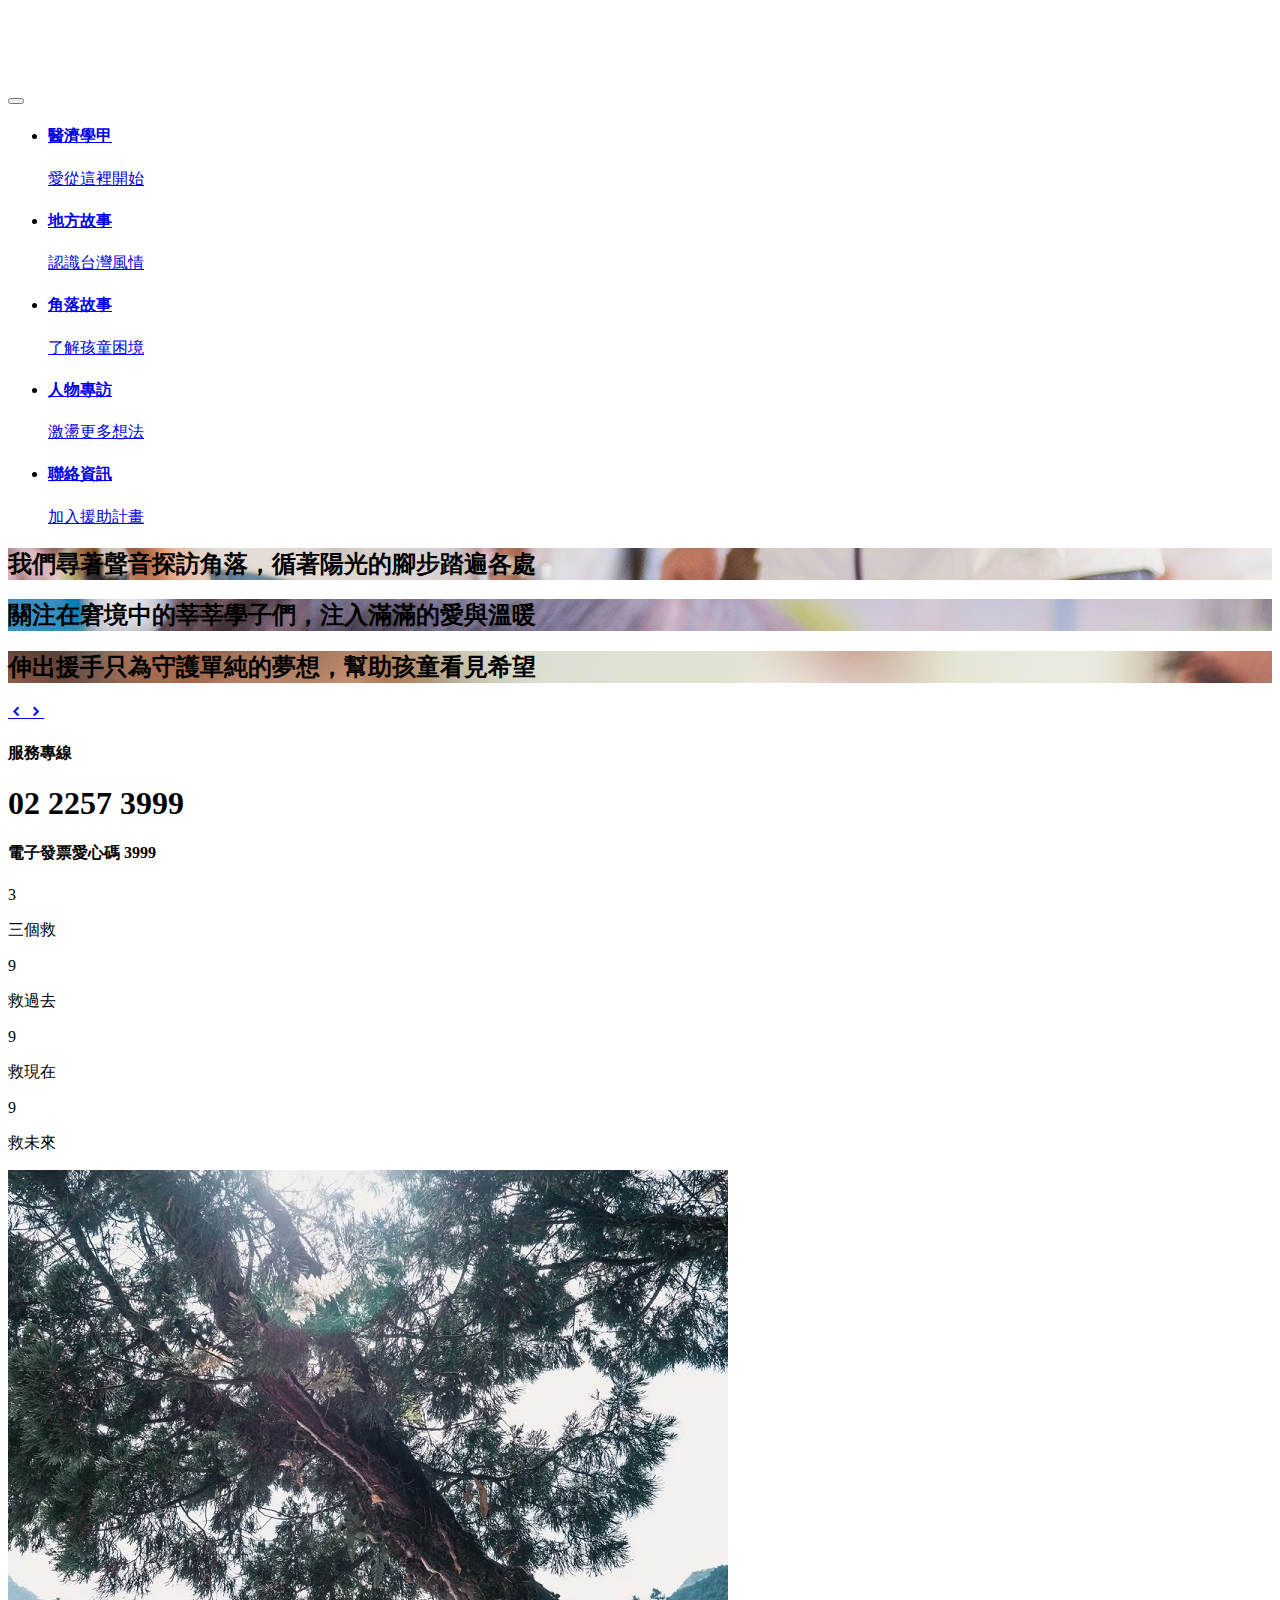
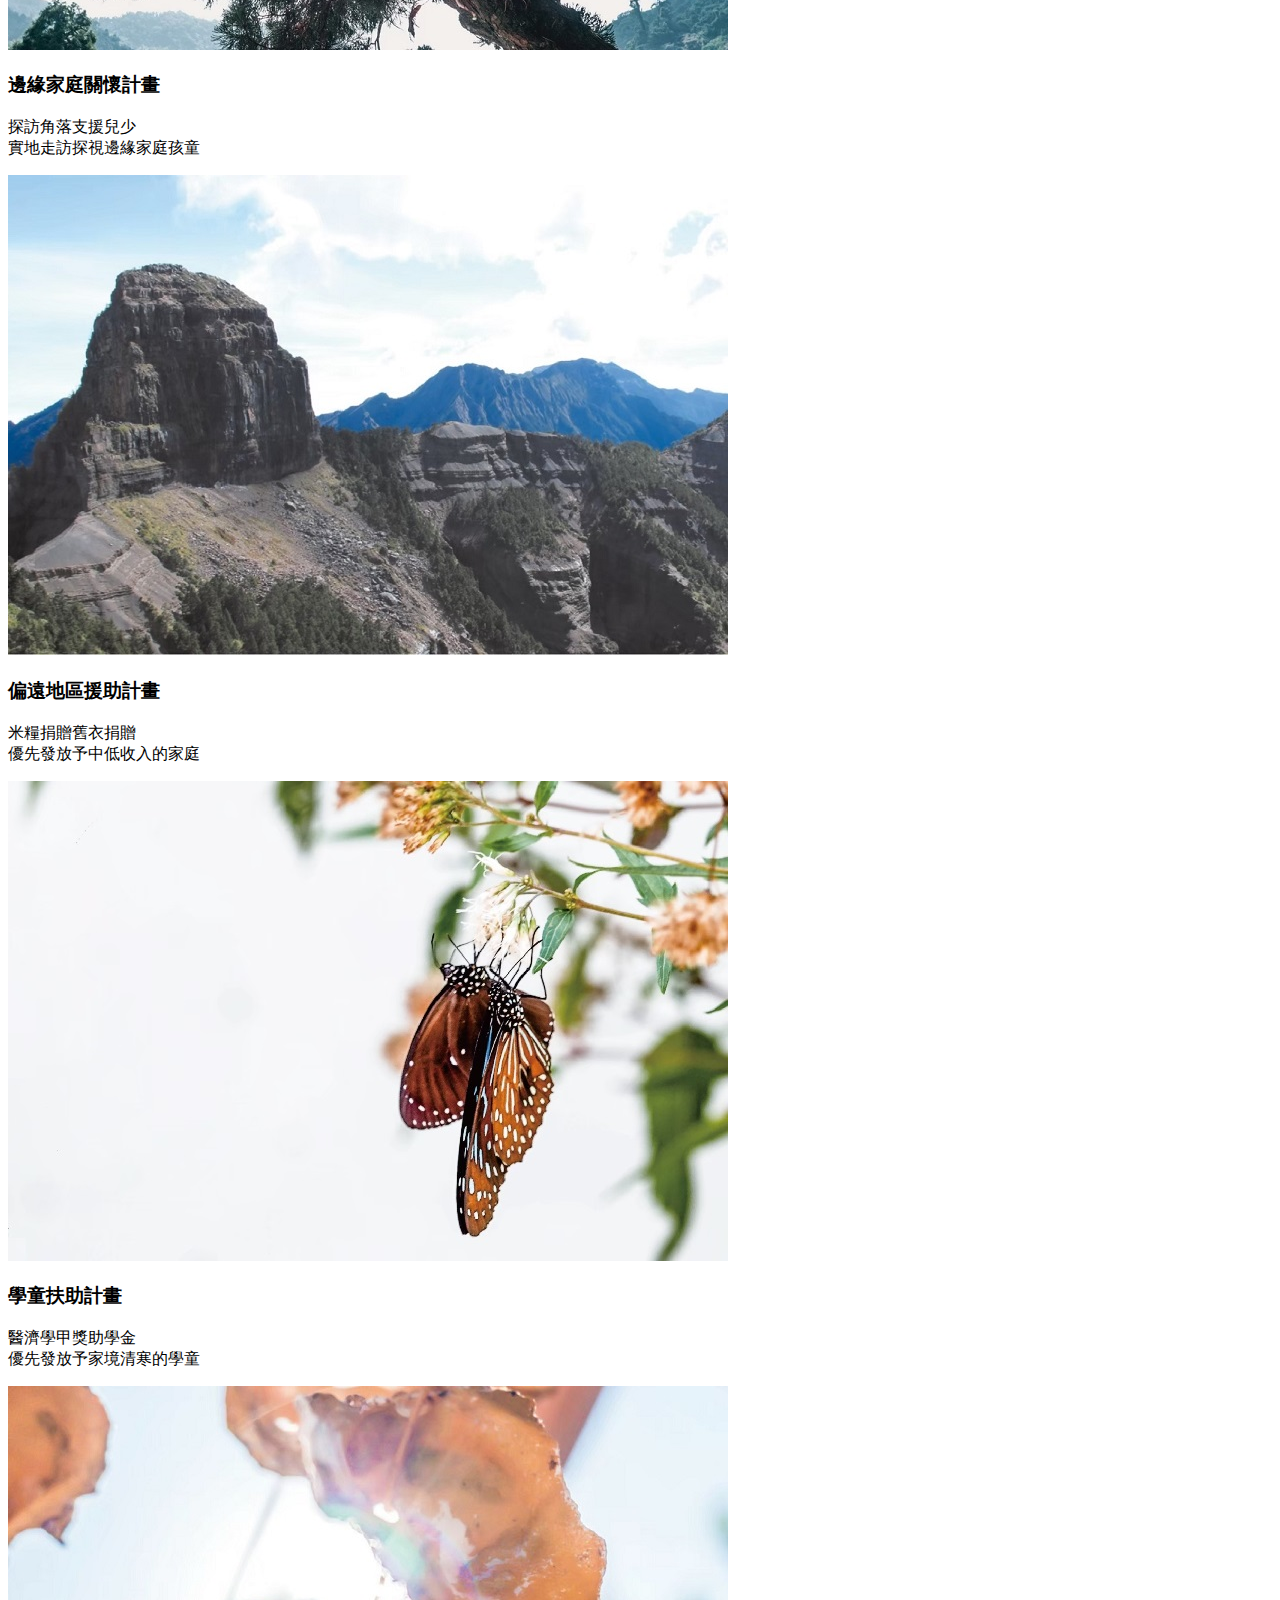
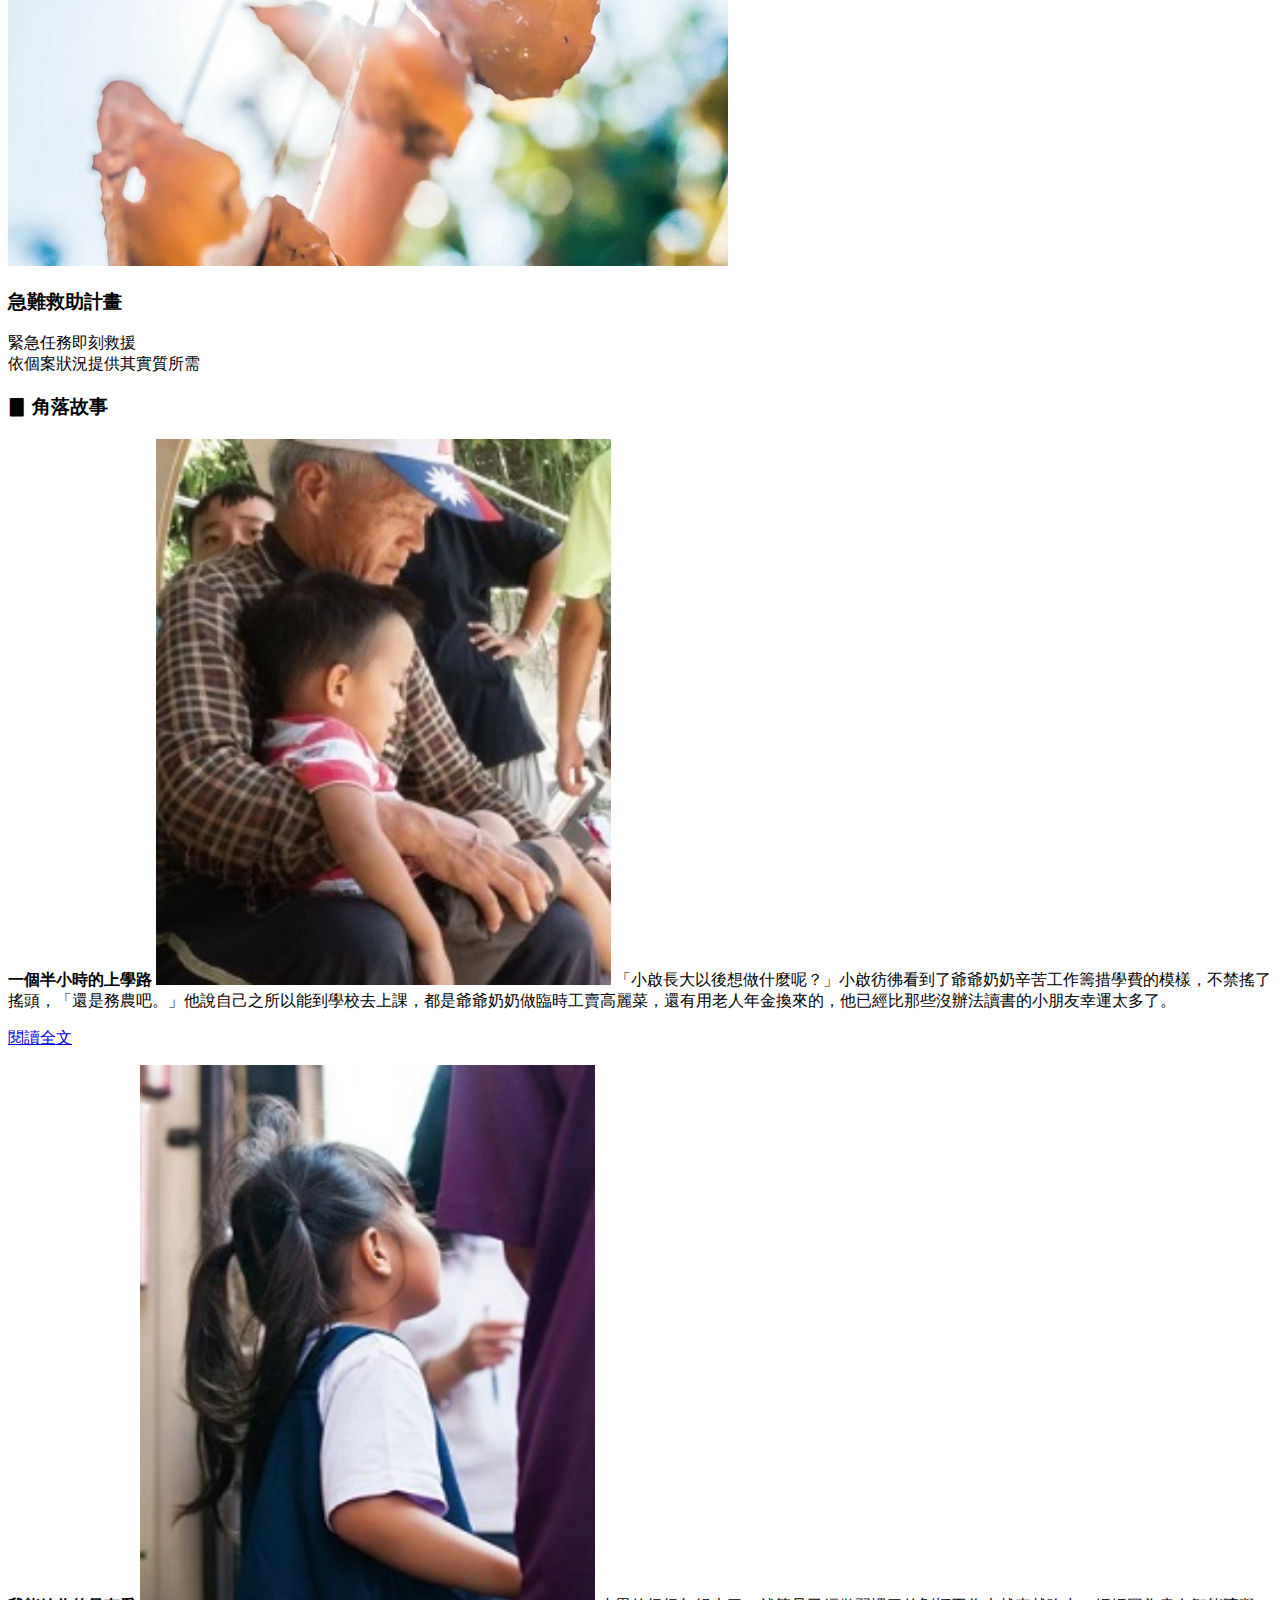
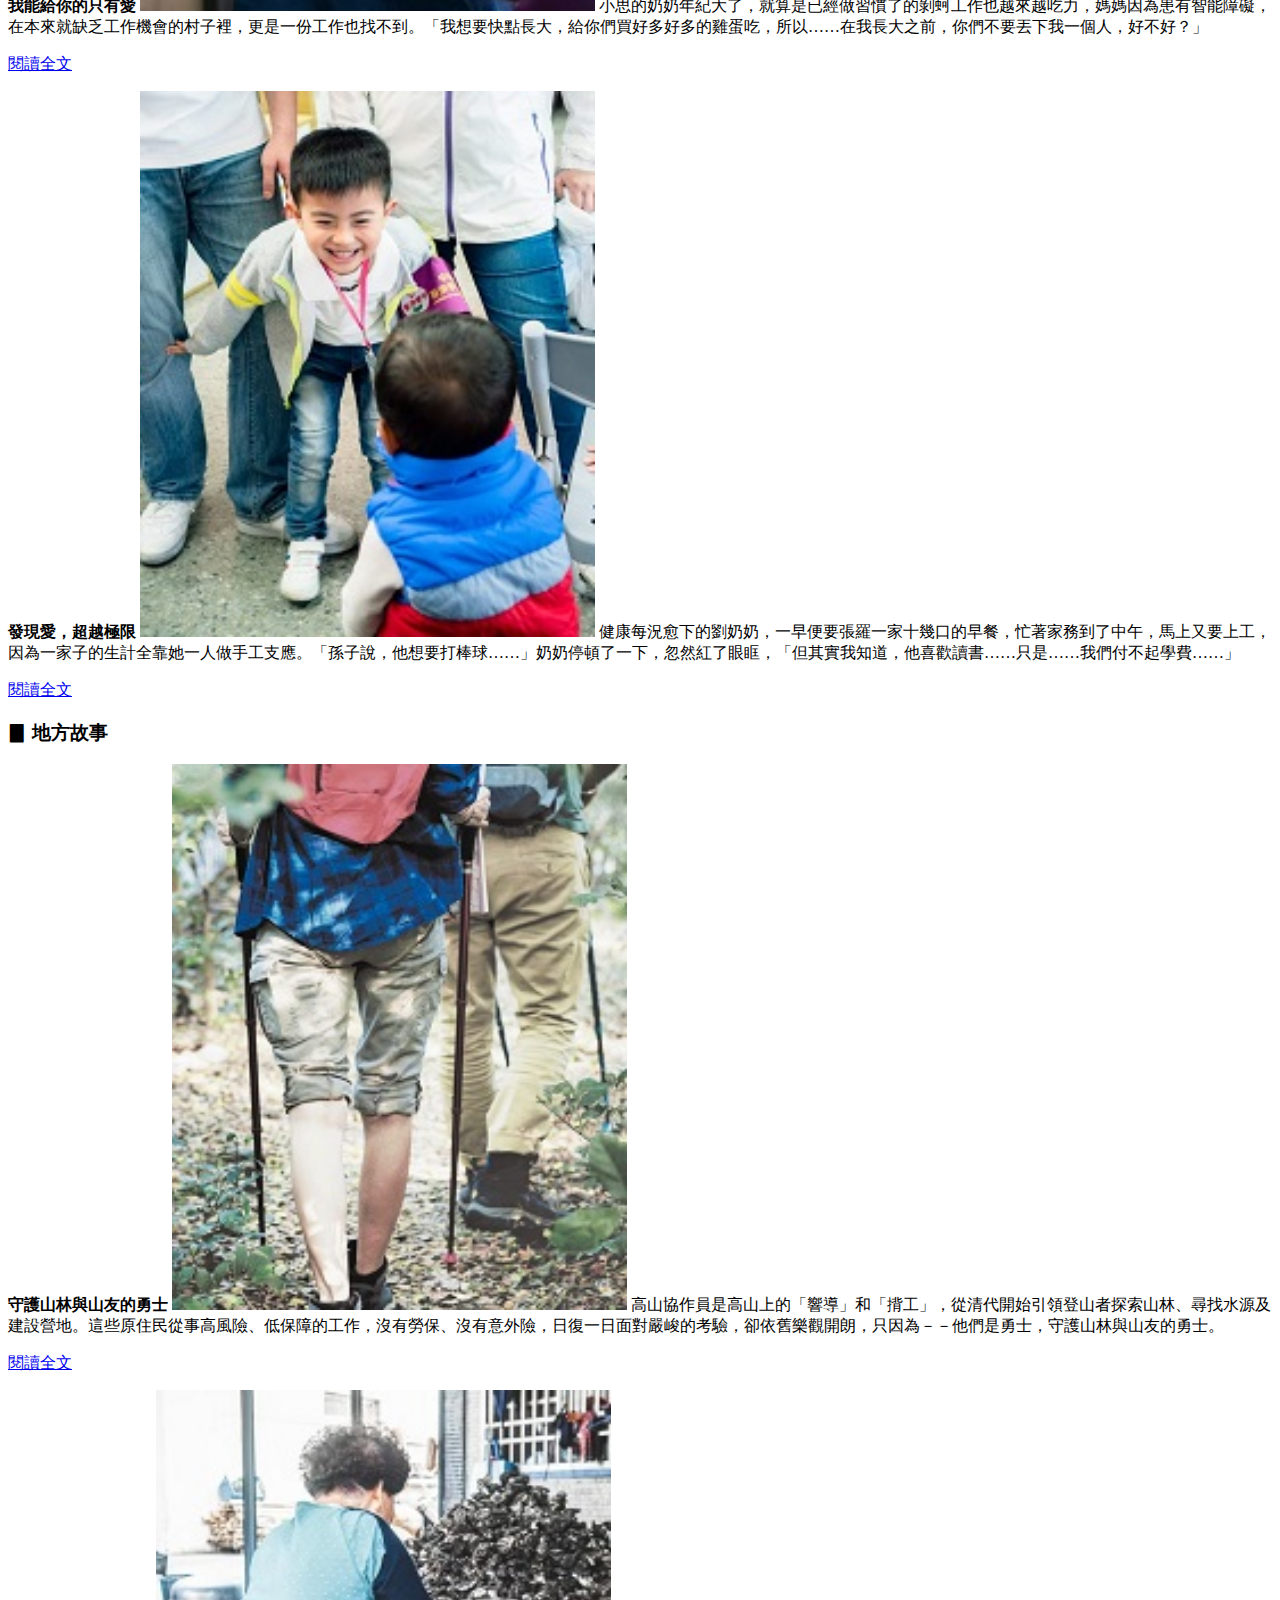
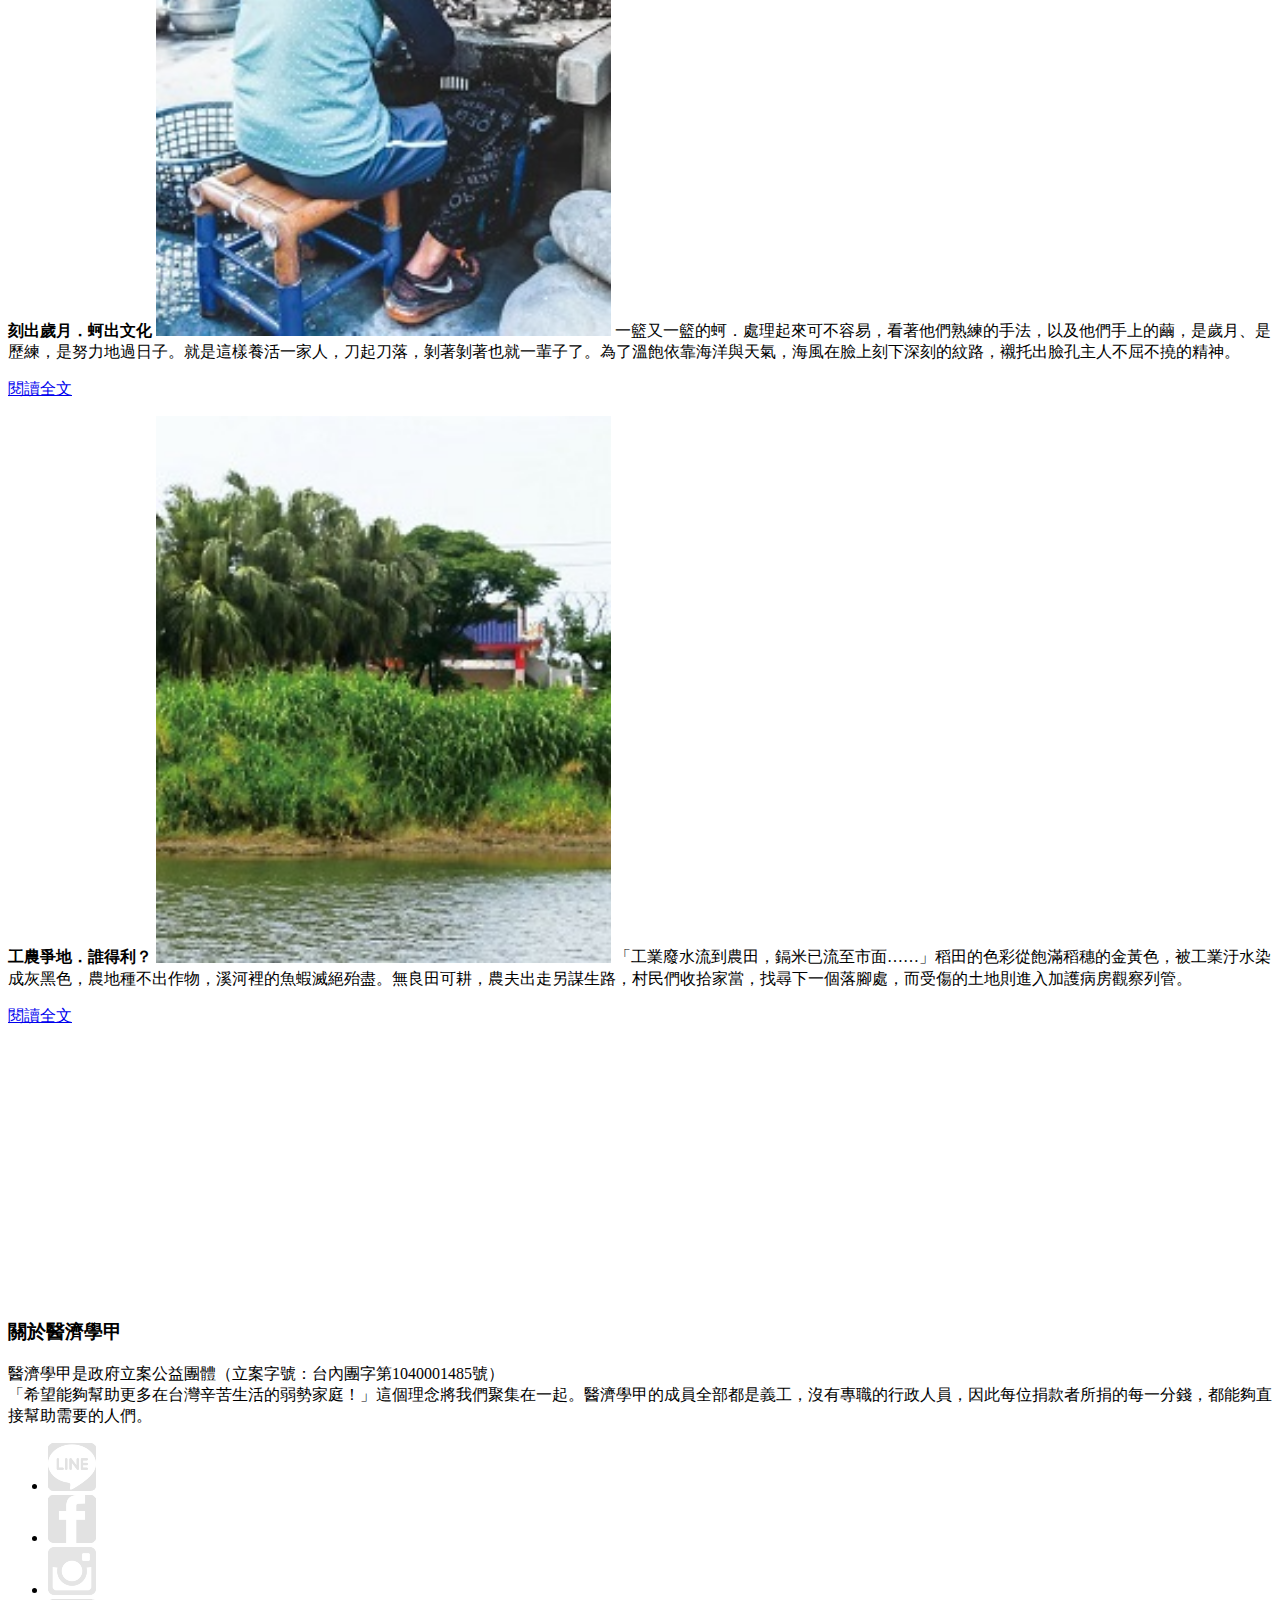
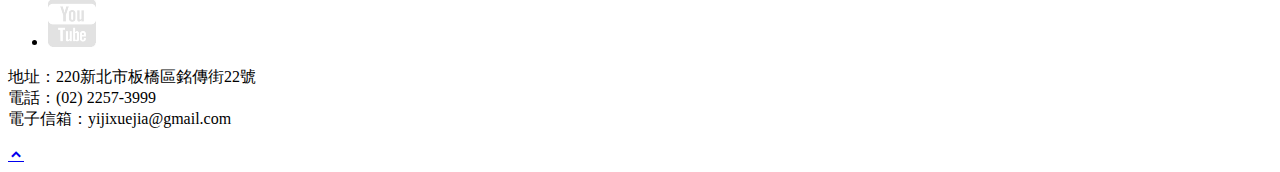
==== index.html @ ea8b378d "Add files via upload" ====
<!DOCTYPE html>
<html lang="zh-Hant-TW">

<head>
	<title>醫濟學甲｜探訪角落．支援兒少</title>
	<meta charset="utf-8">
	<meta content="width=device-width, initial-scale=1.0" name="viewport">
	<meta name="viewport" content="width=device-width, initial-scale=1.0">
	<meta name="description" content="分享愛心日．栽培希望樹．耕耘幸福田">
	<link rel="icon" href="images/favicon.ico">
	<link href="css/bootstrap.css" rel="stylesheet">
	<link href="css/icofont.min.css" rel="stylesheet">
	<link href="css/animate.min.css" rel="stylesheet">
	<link href="css/custom.css" rel="stylesheet">

</head>

<body>


<header>
  <!-- Fixed navbar -->
  <nav class="navbar navbar-expand-md fixed-top d-flex">
	<div class="logo"><img src="img/logo.png" alt="醫濟學甲"></div>
    <button class="navbar-toggler" type="button" data-toggle="collapse" data-target="#navbarCollapse" aria-controls="navbarCollapse" aria-expanded="false" aria-label="Toggle navigation">
      <span class="navbar-toggler-icon"></span>
    </button>
    <div class="collapse navbar-collapse nav-menu" id="navbarCollapse">
      <ul class="navbar-nav mr-auto">
        <li class="active">
          <a href="#"><h4>醫濟學甲</h4>愛從這裡開始</a>
        </li>
        <li>
          <a href="#"><h4>地方故事</h4>認識台灣風情</a>
        </li>
        <li>
          <a href="#"><h4>角落故事</h4>了解孩童困境</a>
        </li>
		<li>
          <a href="#"><h4>人物專訪</h4>激盪更多想法</a>
        </li>
		<li>
          <a href="contact.html"><h4>聯絡資訊</h4>加入援助計畫</a>
        </li>
      </ul>
    </div>
  </nav>
</header>


  <!-- Slider -->
  <section id="slider">
    <div id="sliderCarousel" class="carousel slide carousel-fade" data-ride="carousel">
      <ol class="carousel-indicators" id="slider-carousel-indicators"></ol>
      <div class="carousel-inner" role="listbox">

        <!-- Slide 1 -->
        <div class="carousel-item active" style="background-image: url(img/slider_1.jpg)">
          <div class="carousel-container">
            <div class="container">
              <h2 class="animate__animated animate__zoomIn">我們尋著聲音探訪角落，循著陽光的腳步踏遍各處</h2>
            </div>
          </div>
        </div>

        <!-- Slide 2 -->
        <div class="carousel-item" style="background-image: url(img/slider_2.jpg)">
          <div class="carousel-container">
            <div class="container">
              <h2 class="animate__animated animate__zoomIn">關注在窘境中的莘莘學子們，注入滿滿的愛與溫暖</h2>
            </div>
          </div>
        </div>

        <!-- Slide 3 -->
        <div class="carousel-item" style="background-image: url(img/slider_3.jpg)">
          <div class="carousel-container">
            <div class="container">
              <h2 class="animate__animated animate__zoomIn">伸出援手只為守護單純的夢想，幫助孩童看見希望</h2>

            </div>
          </div>
        </div>

      </div>

      <a class="carousel-control-prev" href="#sliderCarousel" role="button" data-slide="prev">
        <span class="carousel-control-prev-icon icofont-simple-left" aria-hidden="true"></span>
        <span class="sr-only">prev</span>
      </a>

      <a class="carousel-control-next" href="#sliderCarousel" role="button" data-slide="next">
        <span class="carousel-control-next-icon icofont-simple-right" aria-hidden="true"></span>
        <span class="sr-only">next</span>
      </a>

    </div>
  </section>

<!-- Block --> 
	<section id="block">
		<div class="container">
			<div class="row">
					<div class="col-md-4 code">
						<h4><span>服務專線</span></h4>
						<h1>02 2257 3999</h1>
						<h4><span>電子發票愛心碼</span> 3999</h4>
					</div>
					<div class="col-3 col-md-2 box">
						<span>3</span>
						<p>三個救</p>
					</div>
					<div class="col-3 col-md-2 box">
						<span>9</span>
						<p>救過去</p>
					</div>
					<div class="col-3 col-md-2 box">
						<span>9</span>
						<p>救現在</p>
					</div>
					<div class="col-3 col-md-2 box">
						<span>9</span>
						<p>救未來</p>
					</div>
			</div> 
		</div>
	</section>

<!-- Banners --> 

	<section id="banners">
		<div class="container">
			<div class="row">
			
		<div class="col-lg-3 col-md-6 d-flex">
            <div class="banner banner_1">
                <img src="img/plan_1.jpg" alt="" class="img-fluid">
				<h3>邊緣家庭關懷計畫</h3>
                <p>探訪角落支援兒少<br>實地走訪探視邊緣家庭孩童</p>
            </div>
        </div>
			
		<div class="col-lg-3 col-md-6 d-flex">
            <div class="banner banner_2">
                <img src="img/plan_2.jpg" alt="" class="img-fluid">
				<h3>偏遠地區援助計畫</h3>
                <p>米糧捐贈舊衣捐贈<br>優先發放予中低收入的家庭</p>
            </div>
        </div>
		
		<div class="col-lg-3 col-md-6 d-flex">
            <div class="banner banner_3">
                <img src="img/plan_3.jpg" alt="" class="img-fluid">
				<h3>學童扶助計畫</h3>
                <p>醫濟學甲獎助學金<br>優先發放予家境清寒的學童</p>
            </div>
        </div>
		
		<div class="col-lg-3 col-md-6 d-flex">
            <div class="banner banner_4">
                <img src="img/plan_4.jpg" alt="" class="img-fluid">
				<h3>急難救助計畫</h3>
                <p>緊急任務即刻救援<br>依個案狀況提供其實質所需</p>
            </div>
        </div>

			</div> 
		</div>
	</section>

<!-- Content --> 

	<section id="content">
		<div class="container">
			<div class="row">
					<div class="col-md-6">
						<h3>▊ 角落故事</h3>
						<p>
							<strong>一個半小時的上學路</strong>
							<img src="img/story_1.jpg" width="36%" alt="" class="alignright photo"/>
							「小啟長大以後想做什麼呢？」小啟彷彿看到了爺爺奶奶辛苦工作籌措學費的模樣，不禁搖了搖頭，「還是務農吧。」他說自己之所以能到學校去上課，都是爺爺奶奶做臨時工賣高麗菜，還有用老人年金換來的，他已經比那些沒辦法讀書的小朋友幸運太多了。
						</p> 
						<a href="#" class="more">閱讀全文</a>
						<div class="newline"></div>	
					
						<p>
							<strong>我能給你的只有愛</strong>
							<img src="img/story_2.jpg" width="36%" alt="" class="alignright photo" />
							小思的奶奶年紀大了，就算是已經做習慣了的剝蚵工作也越來越吃力，媽媽因為患有智能障礙，在本來就缺乏工作機會的村子裡，更是一份工作也找不到。「我想要快點長大，給你們買好多好多的雞蛋吃，所以……在我長大之前，你們不要丟下我一個人，好不好？」 
						</p> 
						<a href="#" class="more">閱讀全文</a>
						<div class="newline"></div>
					
						<p>
							<strong>發現愛，超越極限</strong>
							<img src="img/story_3.jpg" width="36%" alt="" class="alignright photo"/>
							健康每況愈下的劉奶奶，一早便要張羅一家十幾口的早餐，忙著家務到了中午，馬上又要上工，因為一家子的生計全靠她一人做手工支應。「孫子說，他想要打棒球……」奶奶停頓了一下，忽然紅了眼眶，「但其實我知道，他喜歡讀書……只是……我們付不起學費……」
						</p> 
						<a href="#" class="more">閱讀全文</a>
						<div class="newline"></div>	
					</div>

					<div class="col-md-6">
						<h3>▊ 地方故事</h3>
						<p>
							<strong>守護山林與山友的勇士</strong>
							<img src="img/story_4.jpg" width="36%" alt="" class="alignright photo"/>
							高山協作員是高山上的「響導」和「揹工」，從清代開始引領登山者探索山林、尋找水源及建設營地。這些原住民從事高風險、低保障的工作，沒有勞保、沒有意外險，日復一日面對嚴峻的考驗，卻依舊樂觀開朗，只因為－－他們是勇士，守護山林與山友的勇士。

						</p> 
						<a href="#" class="more">閱讀全文</a>
						<div class="newline"></div>
					
						<p>
							<strong>刻出歲月．蚵出文化</strong>
							<img src="img/story_5.jpg" width="36%" alt="" class="alignright photo" />
							一籃又一籃的蚵．處理起來可不容易，看著他們熟練的手法，以及他們手上的繭，是歲月、是歷練，是努力地過日子。就是這樣養活一家人，刀起刀落，剝著剝著也就一輩子了。為了溫飽依靠海洋與天氣，海風在臉上刻下深刻的紋路，襯托出臉孔主人不屈不撓的精神。
						</p> 
						<a href="#" class="more">閱讀全文</a>
						<div class="newline"></div>
		
						<p>
							<strong>工農爭地．誰得利？</strong>
							<img src="img/story_6.jpg" width="36%" alt="" class="alignright photo"/>
							「工業廢水流到農田，鎘米已流至市面……」稻田的色彩從飽滿稻穗的金黃色，被工業汙水染成灰黑色，農地種不出作物，溪河裡的魚蝦滅絕殆盡。無良田可耕，農夫出走另謀生路，村民們收拾家當，找尋下一個落腳處，而受傷的土地則進入加護病房觀察列管。
						</p> 
						<a href="#" class="more">閱讀全文</a>
						<div class="newline"></div>
					</div>

			</div>
		</div>
	</section>

  <!-- Footer -->

	<section id="footer">
		<div class="container">
			<div class="row">	
				<div class="col-md-3">
					<iframe class="img-fluid" width="480" height="270" src="https://www.youtube.com/embed/xc5HX3IS5ZE" frameborder="0" allow="accelerometer; autoplay; encrypted-media; gyroscope; picture-in-picture" allowfullscreen></iframe>
					<div class="newline"></div>
				</div>
			
				<div class="col-md-6">
					<h3>關於醫濟學甲</h3>
					<p>
						醫濟學甲是政府立案公益團體（立案字號：台內團字第1040001485號）<br>
						「希望能夠幫助更多在台灣辛苦生活的弱勢家庭！」這個理念將我們聚集在一起。醫濟學甲的成員全部都是義工，沒有專職的行政人員，因此每位捐款者所捐的每一分錢，都能夠直接幫助需要的人們。
					</p>
					<p> </p>
					<div class="newline"></div>
				</div>
			
				<div class="col-md-3">
					<ul class="social">
						<li><a href="http://line.me/ti/p/xfJRWz3c-D" target="_blank"><img src="img/social_1.png" alt="" border="0" class="img-fluid"></a></li>
						<li><a href="https://www.facebook.com/yijixuejia" target="_blank"><img src="img/social_2.png" alt="" border="0" class="img-fluid"></a></li>
						<li><a href="https://instagram.com/yijixuejia?igshid=1pn4z3ckbyjvj" target="_blank"><img src="img/social_3.png" alt="" border="0" class="img-fluid"></a></li>
						<li><a href="https://www.youtube.com/channel/UCWXwpI465f-TC-Sm1yzZDiQ" target="_blank"><img src="img/social_4.png" alt="" border="0" class="img-fluid"></a></li>
					</ul>
					<div class="newline"></div>
					<p>
						地址：220新北市板橋區銘傳街22號<br>
						電話：(02) 2257-3999<br>
						電子信箱：yijixuejia@gmail.com
					</p>
					<div class="newline"></div>
				</div>

			</div>
		</div>
	</section>
	
  <a href="#" class="back-to-top"><i class="icofont-simple-up"></i></a>
  
	<script src="js/jquery.min.js"></script>
	<script src="js/bootstrap.bundle.min.js"></script>
	<script src="js/jquery.easing.min.js"></script>
	<script src="js/custom.js"></script>
</body>

</html>
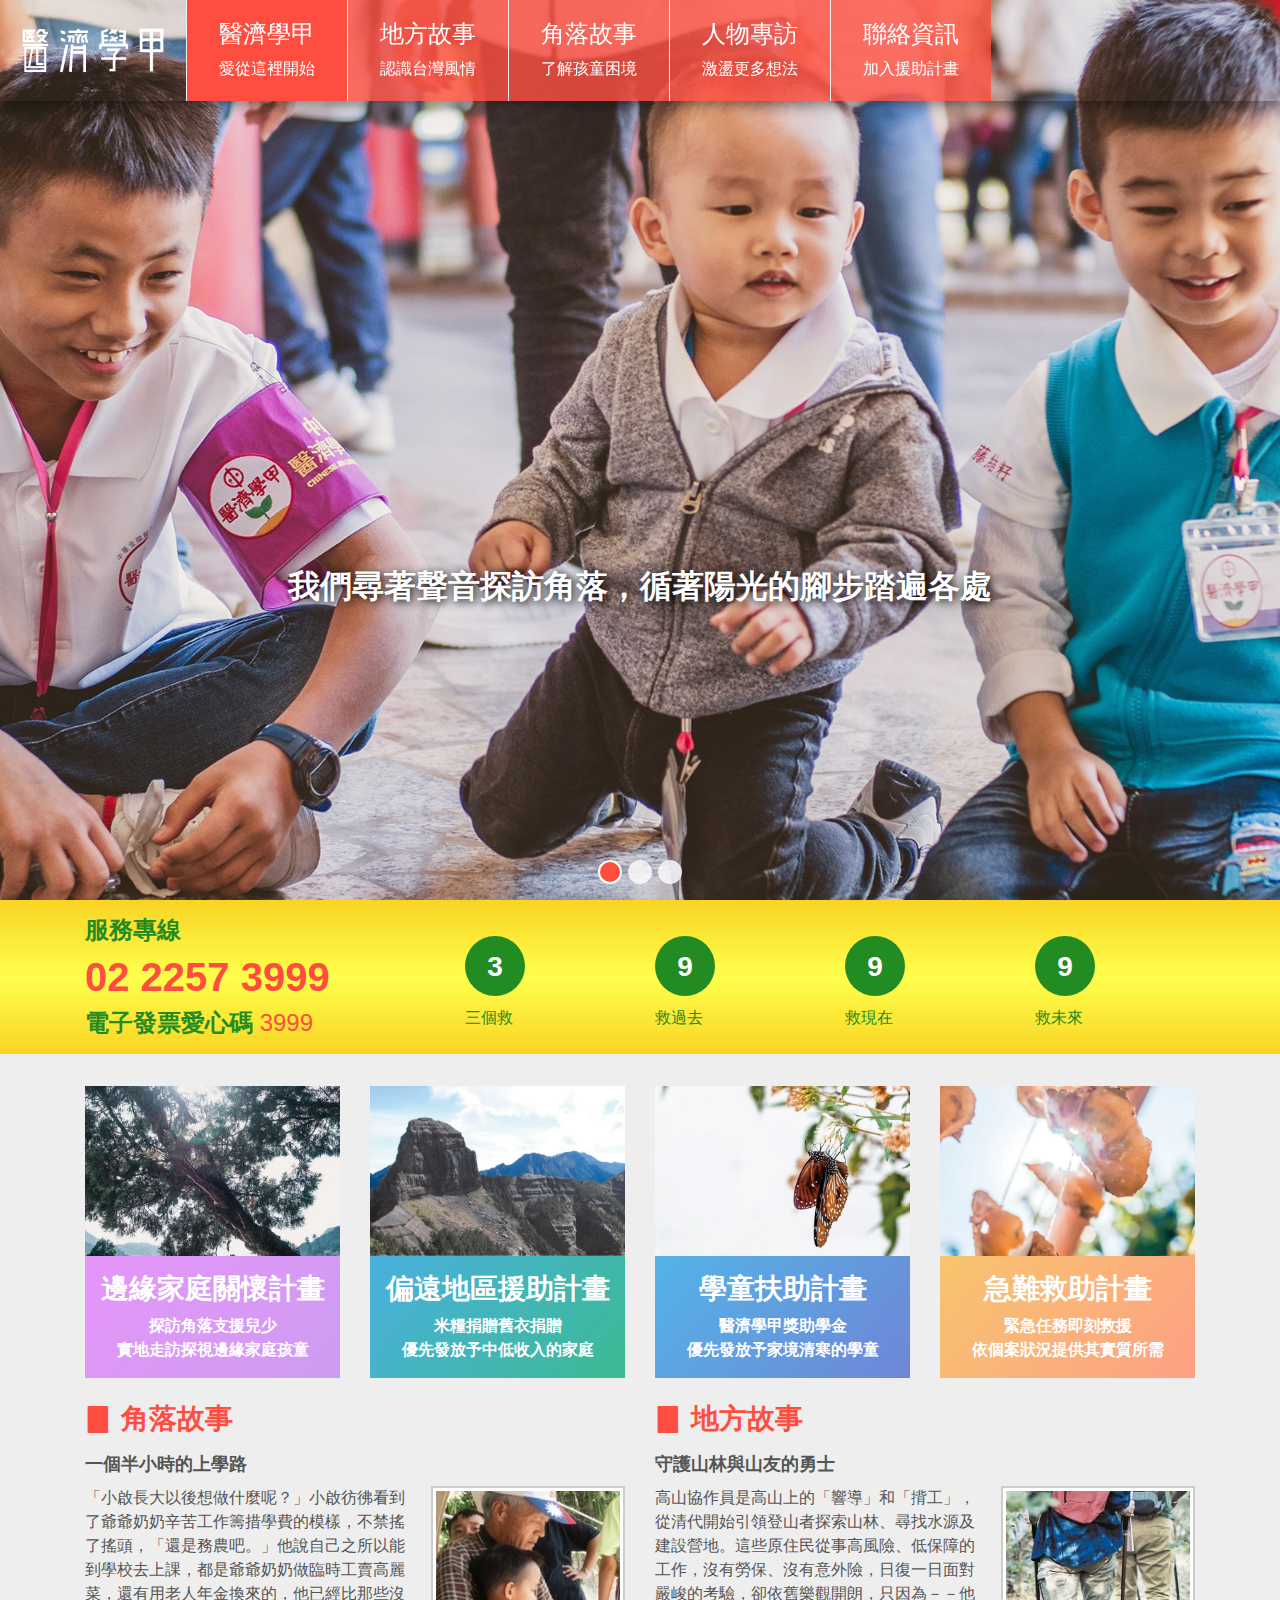
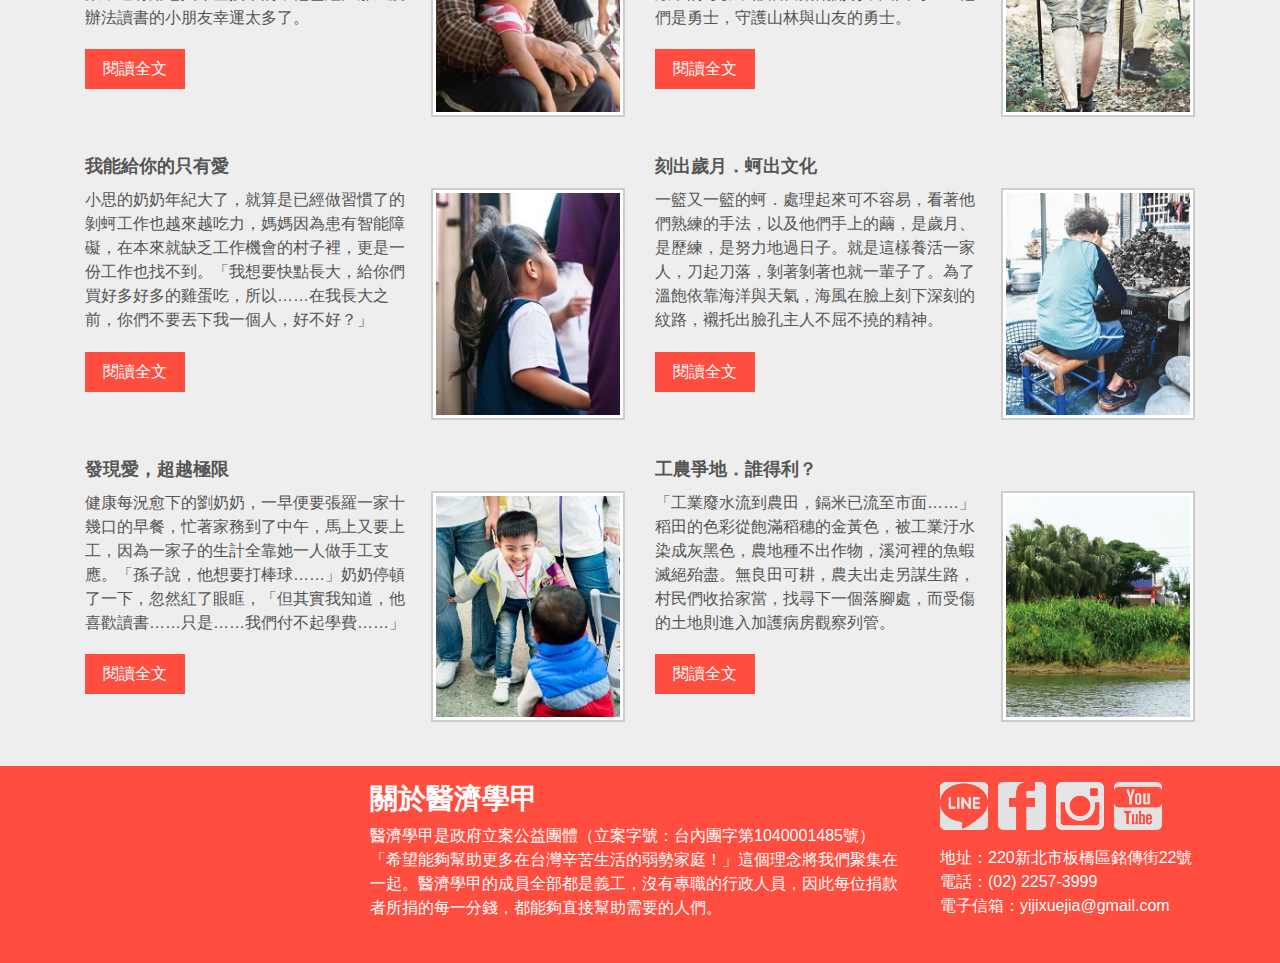
==== commit 8601fc78: "Add files via upload" ====
--- a/index.html
+++ b/index.html
@@ -8,7 +8,7 @@
 	<meta name="viewport" content="width=device-width, initial-scale=1.0">
 	<meta name="description" content="分享愛心日．栽培希望樹．耕耘幸福田">
 	<link rel="icon" href="images/favicon.ico">
-	<link href="css/bootstrap.css" rel="stylesheet">
+	<link href="css/bootstrap.min.css" rel="stylesheet">
 	<link href="css/icofont.min.css" rel="stylesheet">
 	<link href="css/animate.min.css" rel="stylesheet">
 	<link href="css/custom.css" rel="stylesheet">
--- a/css/custom.css
+++ b/css/custom.css
@@ -0,0 +1,489 @@
+/*--------------------------------------------------------------
+# General
+--------------------------------------------------------------*/
+body {
+  font-family: Microsoft JhengHei, sans-serif;
+  color: #eee;
+}
+
+h1 {
+  font-weight: 800;
+}
+
+h2 {
+  font-weight: 700;
+}
+
+h3 {
+  font-weight: 600;
+}
+
+h4 {
+  font-weight: 500;
+}
+
+a:hover {
+  text-decoration: none;
+}
+
+section {
+  padding: 1rem 0 0.5rem 0;
+}
+
+.newline{
+  padding-bottom: 1rem;
+  clear: both;
+}
+
+.bg {
+  background: url('../img/bg.jpg') no-repeat center fixed;
+  background-size: cover;
+  -webkit-background-size: cover;
+  -moz-background-size: cover;
+}
+
+/*--------------------------------------------------------------
+# Header
+--------------------------------------------------------------*/
+.logo {
+  padding: 1rem;
+}
+
+.logo img {
+  max-height: 3rem;
+}
+
+.navbar {
+  padding: 0;
+  box-shadow: 0px 2px 15px rgba(0, 0, 0, 0.5);
+}
+
+.nav-menu {
+  position: relative;
+  display: inline;
+}
+
+.nav-menu ul {
+  margin: 0;
+  list-style: none;
+}
+
+.nav-menu > ul {
+  display: flex;
+}
+
+.nav-menu > ul > li {
+  position: relative;
+  white-space: nowrap;
+  background-color: rgba(255, 77, 64, 0.8);
+  border-left: 1px #eee solid;
+}
+
+.nav-menu li a {
+  display: block;
+  position: relative;
+  height: 100%;
+  color: #fff;
+  font-weight: 500;
+  padding: 1.25rem 2rem;
+
+}
+
+.nav-menu li a:hover, 
+.nav-menu li a:focus {
+  background-color: rgba(255, 77, 64, 1);
+  transition: all 0.5s;
+}
+
+.nav-menu .active {
+  background-color: rgba(255, 77, 64, 1);
+}
+
+.navbar-toggler {
+  margin: 0.25rem 0.75rem;
+  border: 0px;
+}
+
+.navbar-toggler-icon {
+  background-image: url("data:image/svg+xml,%3csvg xmlns='http://www.w3.org/2000/svg' width='30' height='30' viewBox='0 0 30 30'%3e%3cpath stroke='rgba%28255, 255, 255, 1.0%29' stroke-linecap='round' stroke-miterlimit='10' stroke-width='2' d='M4 7h22M4 15h22M4 23h22'/%3e%3c/svg%3e");
+}
+
+@media (max-width: 768px) {
+  .logo img {
+    max-height: 2.5rem;
+  } 
+  nav {
+  background-color: rgba(255, 77, 64, 0.8);
+  }
+  
+  .nav-menu > ul > li {
+  position: relative;
+  white-space: nowrap;
+  background-color: rgba(255, 255, 255, 0.1);
+}
+  
+}
+
+/*--------------------------------------------------------------
+# Slider Section
+--------------------------------------------------------------*/
+#slider {
+  width: 100%;
+  height: 100vh;
+  overflow: hidden;
+  position: relative;
+}
+
+#slider .carousel, #slider .carousel-inner, #slider .carousel-item, #slider .carousel-item::before {
+  position: absolute;
+  top: 0;
+  right: 0;
+  left: 0;
+  bottom: 0;
+}
+
+#slider .carousel-item {
+  background-size: cover;
+  background-position: center;
+  background-repeat: no-repeat;
+}
+
+#slider .carousel-item::before {
+  content: '';
+}
+
+#slider .carousel-container {
+  display: flex;
+  justify-content: center;
+  align-items: center;
+  position: absolute;
+  bottom: 0;
+  top: 300px;
+  left: 50px;
+  right: 50px;
+}
+
+#slider .container {
+  text-align: center;
+  color: #fff;
+  margin-bottom: 20px;
+  font-weight: 800;
+  text-shadow:2px 2px 10px #000;
+}
+
+#slider .carousel-inner .carousel-item {
+  transition-property: opacity;
+  background-position: center top;
+}
+
+#slider .carousel-inner .carousel-item,
+#slider .carousel-inner .active.carousel-item-left,
+#slider .carousel-inner .active.carousel-item-right {
+  opacity: 0;
+}
+
+#slider .carousel-inner .active,
+#slider .carousel-inner .carousel-item-next.carousel-item-left,
+#slider .carousel-inner .carousel-item-prev.carousel-item-right {
+  opacity: 1;
+  transition: 0.5s;
+}
+
+#slider .carousel-inner .carousel-item-next,
+#slider .carousel-inner .carousel-item-prev,
+#slider .carousel-inner .active.carousel-item-left,
+#slider .carousel-inner .active.carousel-item-right {
+  left: 0;
+  transform: translate3d(0, 0, 0);
+}
+
+#slider .carousel-control-prev, #slider .carousel-control-next {
+  width: 10%;
+  top: 112px;
+}
+
+@media (max-width: 992px) {
+  #slider .carousel-control-prev, #slider .carousel-control-next {
+    top: 60px;
+  }
+}
+
+#slider .carousel-control-next-icon, #slider .carousel-control-prev-icon {
+  background: none;
+  font-size: 50px;
+  line-height: 1;
+  width: auto;
+  height: auto;
+  background: rgba(255, 255, 255, 0.2);
+  border-radius: 50px;
+  -webkit-border-radius: 50px;
+  -moz-border-radius: 50px;
+  padding: 10px;
+  color: rgba(255, 255, 255, 0.5);
+}
+
+#slider .carousel-control-next-icon:hover, #slider .carousel-control-prev-icon:hover {
+  background: rgba(255, 255, 255, 0.3);
+  color: rgba(255, 255, 255, 0.8);
+}
+
+#slider .carousel-indicators li {
+  cursor: pointer;
+  background: #fff;
+  overflow: hidden;
+  border: 0;
+  width: 20px;
+  height: 20px;
+  border: 2px #fff solid;
+  border-radius: 20px;
+  opacity: .8;
+}
+
+#slider .carousel-indicators li:hover,
+#slider .carousel-indicators li.active {
+  opacity: 1;
+  background: rgba(255, 77, 64, 1);
+}
+
+
+@media (max-width: 992px) {
+  #slider {
+    height: 100vh;
+  }
+  #slider .carousel-container {
+    top: 8px;
+  }
+}
+
+@media (max-width: 768px) {
+  #slider h2 {
+    font-size: 28px;
+  }
+}
+
+@media (min-width: 1024px) {
+  #slider .carousel-control-prev, #slider .carousel-control-next {
+    width: 5%;
+  }
+}
+
+@media (max-height: 500px) {
+  #slider {
+    height: 120vh;
+  }
+}
+
+/*--------------------------------------------------------------
+# Block Section
+--------------------------------------------------------------*/
+#block{
+  background-image: linear-gradient(to bottom, #f9d423, #ffff4d, #f9d423);
+  color: #ff4d40;
+}
+
+.code span{
+  color: #228b22;
+  font-weight: 600;
+}
+
+.box {
+  padding-top: 10px;
+  cursor: default;
+}
+
+.box span{
+  display: block;
+  width: 60px;
+  height: 60px;
+  -webkit-border-radius: 30px;
+  -moz-border-radius: 30x;
+  border-radius: 30px;
+  text-align: center;
+  background: #228b22;
+  font-size: 28px;
+  color: #fff;
+  font-weight: 600;
+  margin: 10px 0;
+  padding: 10px 0;
+}
+
+.box p{
+  color: #228b22;
+}
+
+.box:hover span{
+  background: #ff4d40;
+}
+
+.box:hover p{
+  color: #ff4d40;
+}
+
+#block h2 span{
+  display: block;
+  float: right;
+  font-size: 1.5rem;
+  padding-top: 0.5rem;
+}
+
+/*--------------------------------------------------------------
+# Banners Section
+--------------------------------------------------------------*/
+#banners {
+  background-color: #eee;
+  color:#fff;
+  text-align:center;
+  font-weight: 600;
+}
+
+#banners img {
+  padding-bottom: 1rem;
+}
+
+.banner {
+  margin-top: 1rem;
+}
+
+.banner_1 {
+  background-image: linear-gradient(to bottom right, #f093fb, #cd9cf2);
+}
+
+.banner_2 {
+  background-image: linear-gradient(to bottom right, #4facfe, #3cba92);
+}
+
+.banner_3 {
+  background-image: linear-gradient(to bottom right, #48c6ef, #6f86d6);
+}
+
+.banner_4 {
+  background-image: linear-gradient(to bottom right, #f6d365, #fda085);
+}
+
+/*--------------------------------------------------------------
+# Content Section
+--------------------------------------------------------------*/
+
+#content {
+  background-color: #eee;
+  color:#555;
+}
+
+#content h3 {
+  color: rgba(255, 77, 64, 1);
+  padding-bottom: 0.5rem;
+}
+
+#content p {
+  display: block;
+  padding-bottom: 0.2rem;
+}
+
+#content strong {
+  display: block;
+  padding-bottom: 0.5rem;
+  font-size: 18px;
+}
+
+.more{
+  color: #fff;
+  text-transform: uppercase;
+  line-height: 40px;
+  display: block;
+  width: 100px;
+  text-decoration: none;
+  background: rgba(255, 77, 64, 1);
+  font-weight: 500;
+  text-align: center;
+  -webkit-transition: all .3s ease-in-out;
+  -moz-transition: all .3s ease-in-out;
+  -o-transition: all .3s ease-in-out;
+}
+
+.more:hover {
+  background: rgba(255, 77, 64, 0.8);
+  color: #fff;
+  font-weight: 500;
+}
+
+/*--------------------------------------------------------------
+# Back to top button
+--------------------------------------------------------------*/
+.back-to-top {
+  position: fixed;
+  display: none;
+  right: 15px;
+  bottom: 15px;
+  z-index: 99999;
+}
+
+.back-to-top i {
+  display: flex;
+  align-items: center;
+  justify-content: center;
+  font-size: 24px;
+  width: 40px;
+  height: 40px;
+  background: rgba(255, 77, 64, 1);
+  color: #fff;
+  transition: all 0.3s;
+}
+
+.back-to-top i:hover {
+  background: rgba(255, 77, 64, 0.8);
+  color: #fff;
+}
+
+/*--------------------------------------------------------------
+# Photo
+--------------------------------------------------------------*/
+.photo {
+  border: 2px #ccc solid;
+  background: #fff;
+  padding: 3px;
+  margin-top: 5px;
+}
+
+.alignleft{
+  float: left;
+  margin: 0 30px 20px 0;
+}
+.alignright{
+  float: right;
+  margin: 0 0px 20px 20px;
+}
+.aligncenter{
+  margin: 0 auto 20px;
+}
+
+/*--------------------------------------------------------------
+# Social
+--------------------------------------------------------------*/
+ul.social{
+  margin:0;
+  padding:0;
+  list-style:none;
+}
+
+ul.social li{
+  float:left;
+  margin-right:10px;
+}
+
+#content ul.social li img{
+ -webkit-filter: brightness(0);
+}
+
+
+#content ul.social li img:hover{
+ -webkit-filter: brightness(0.4);
+}
+
+/*--------------------------------------------------------------
+# Footer
+--------------------------------------------------------------*/
+#footer{
+  color: #fff;
+  background: #ff4d40;
+}
+
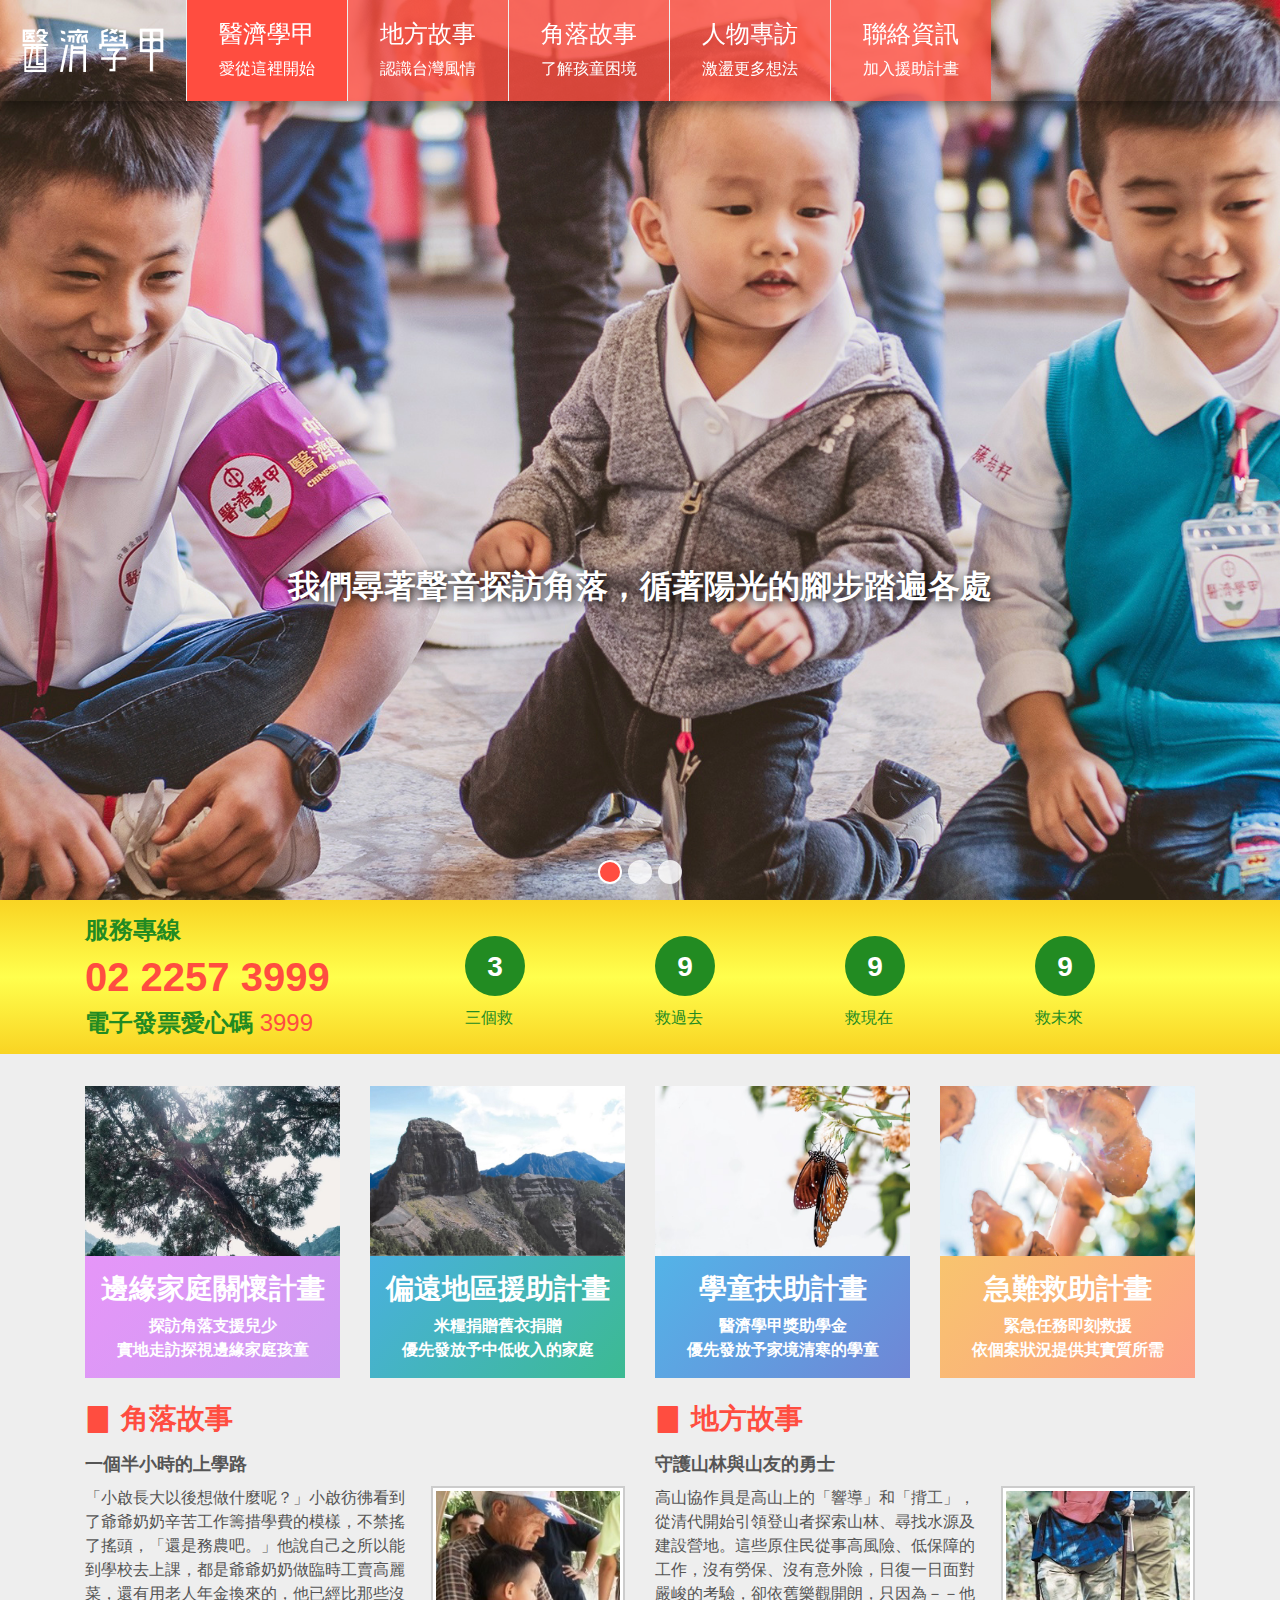
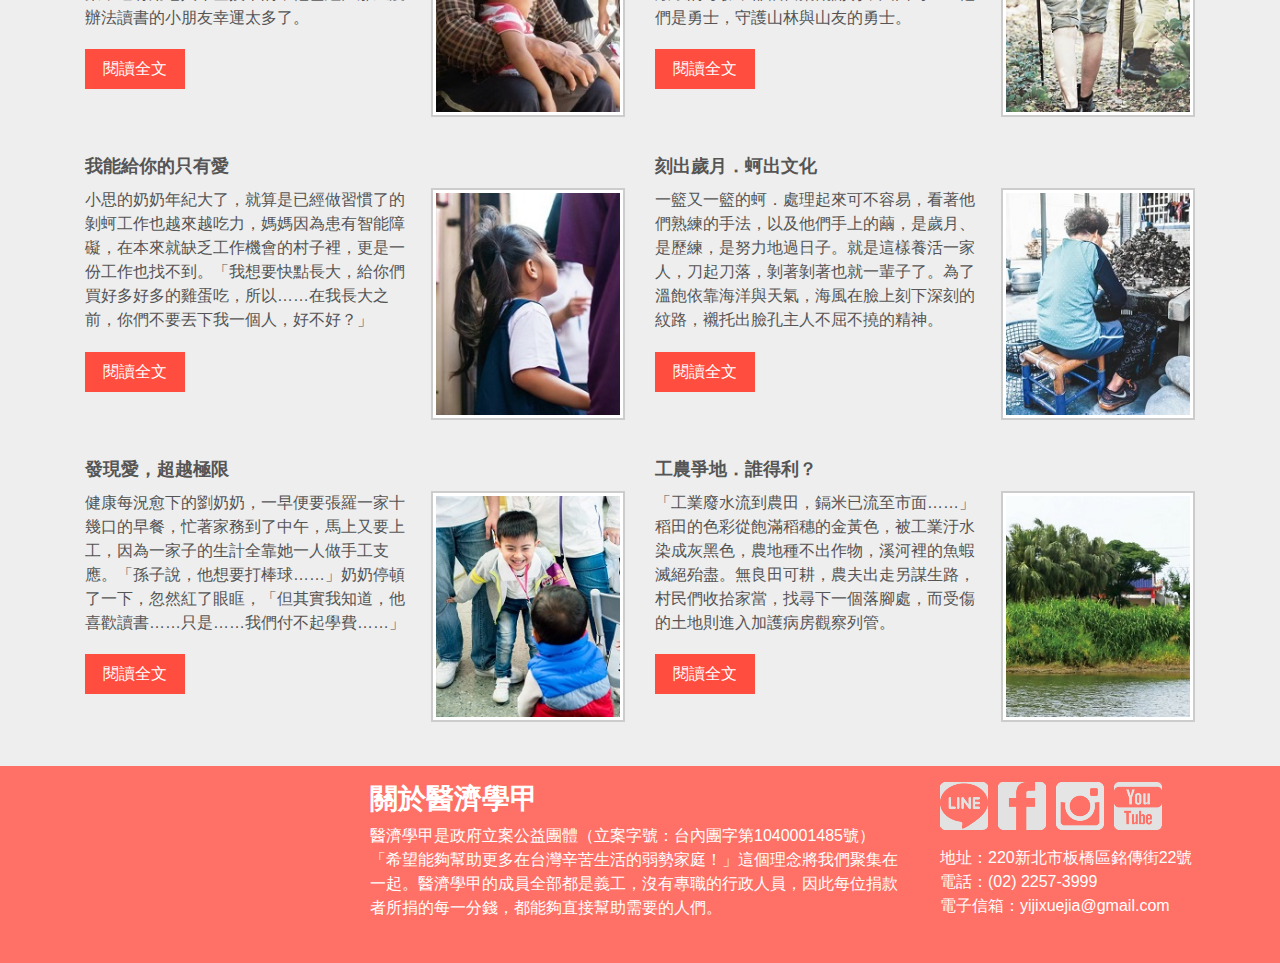
==== commit 43e63b61: "Add files via upload" ====
--- a/index.html
+++ b/index.html
@@ -15,7 +15,7 @@
 
 </head>
 
-<body>
+<body class="bg">
 
 
 <header>
--- a/css/custom.css
+++ b/css/custom.css
@@ -484,6 +484,6 @@
 --------------------------------------------------------------*/
 #footer{
   color: #fff;
-  background: #ff4d40;
-}
-
+  background-color: rgba(255, 77, 64, 0.8);
+}
+
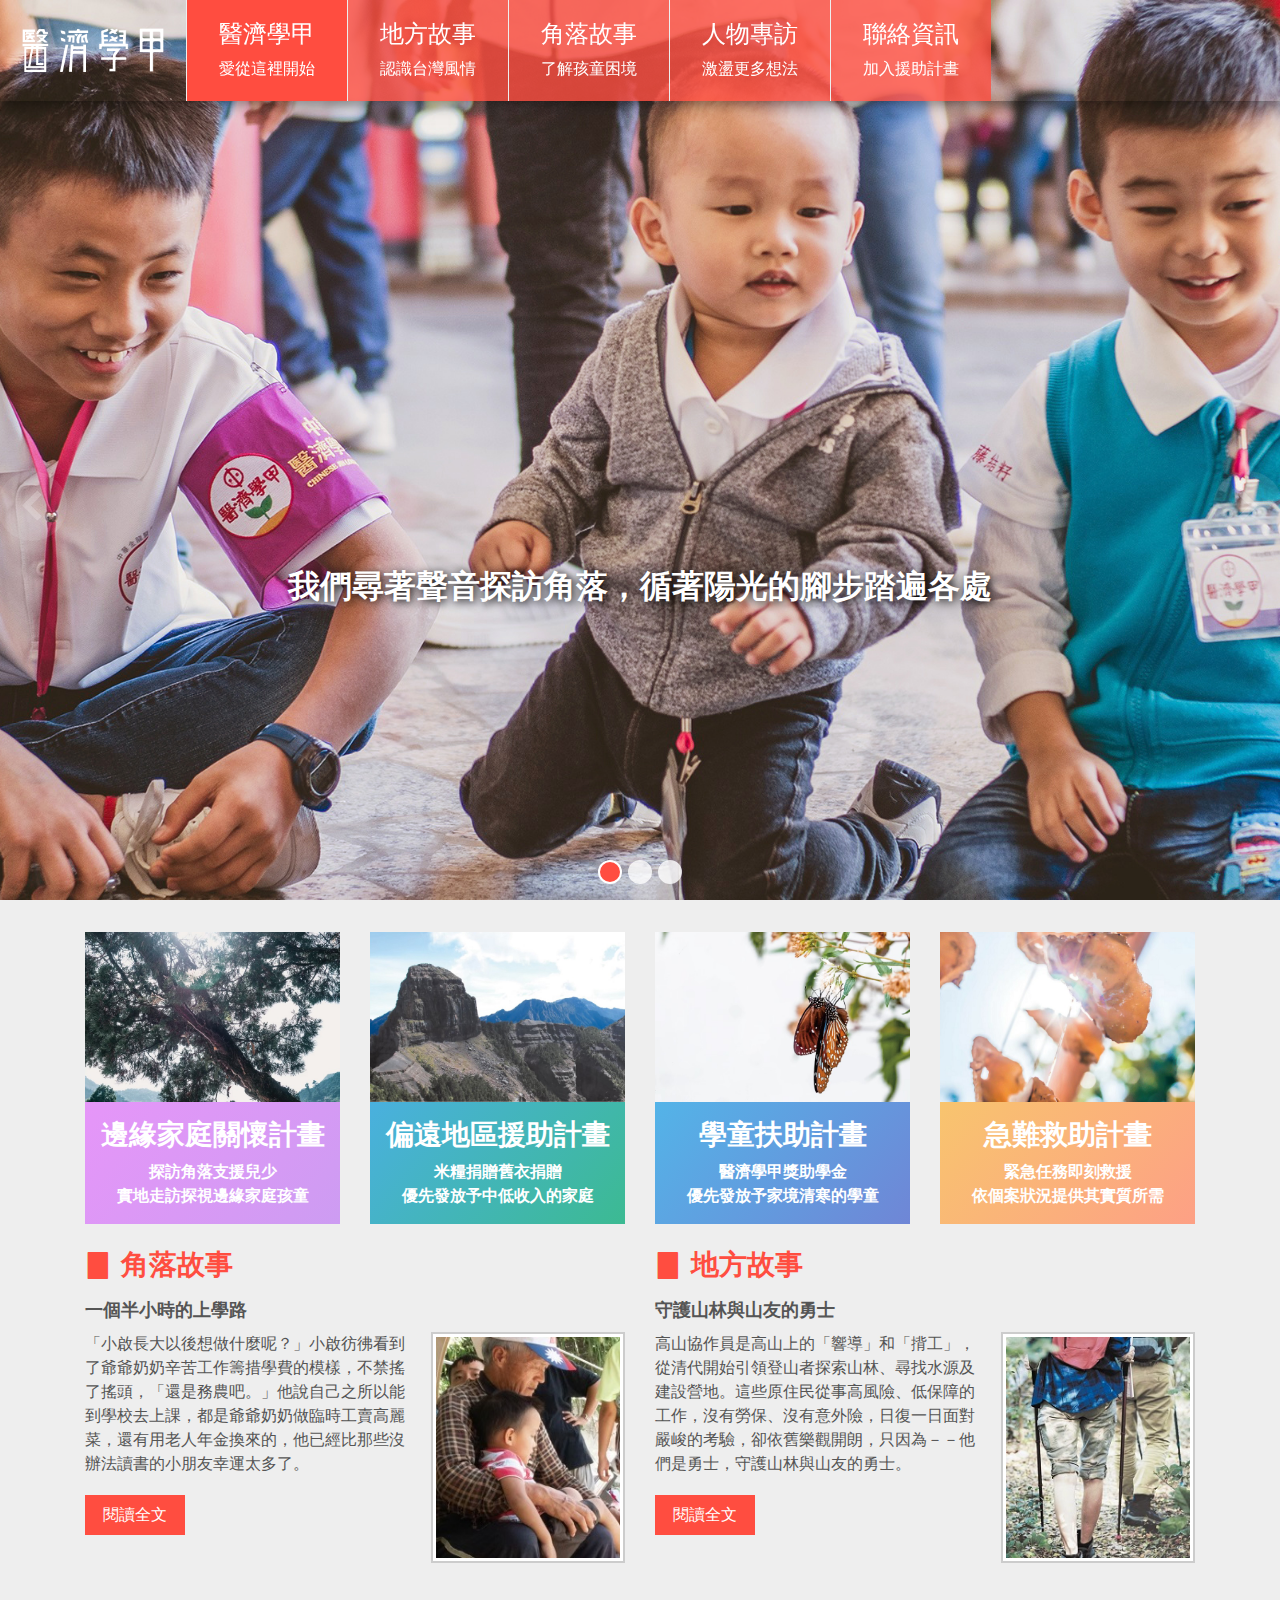
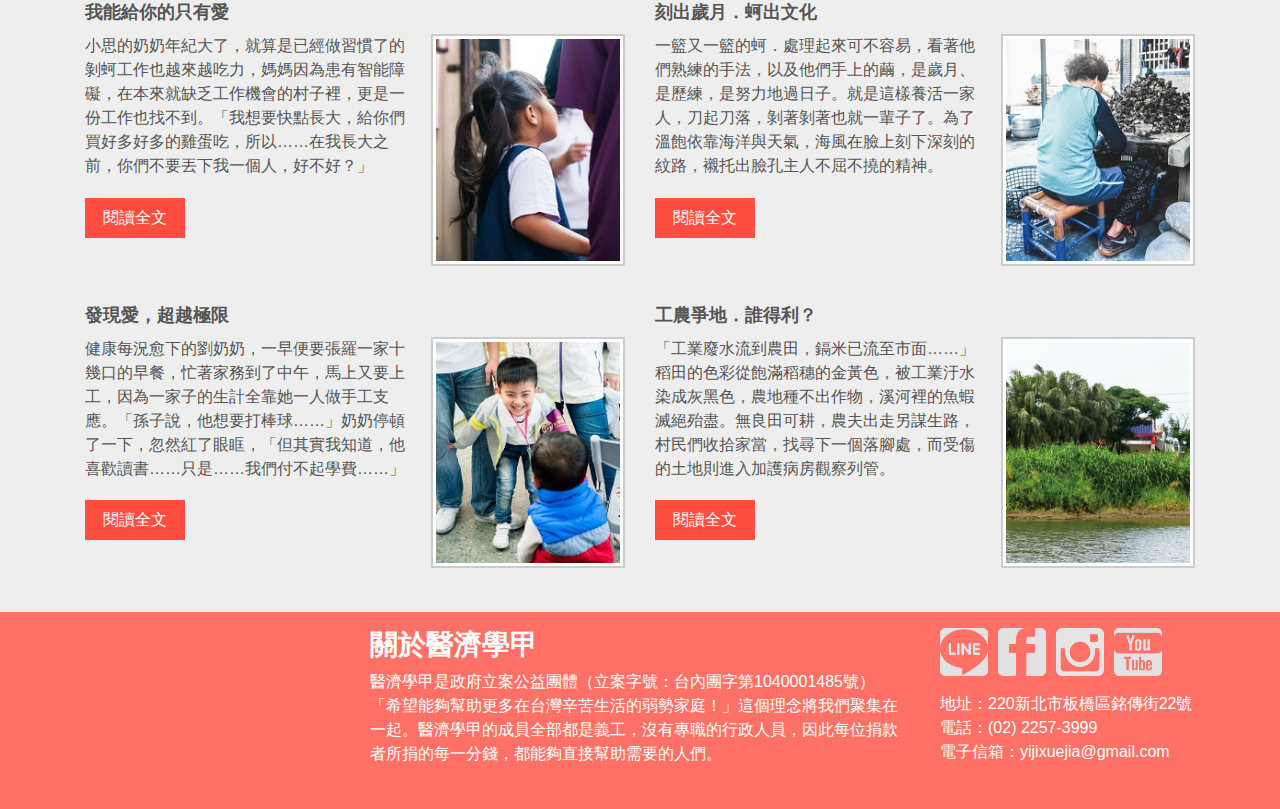
==== commit 1660b0fa: "Add files via upload" ====
--- a/index.html
+++ b/index.html
@@ -15,7 +15,7 @@
 
 </head>
 
-<body class="bg">
+<body>
 
 
 <header>
@@ -97,35 +97,6 @@
     </div>
   </section>
 
-<!-- Block --> 
-	<section id="block">
-		<div class="container">
-			<div class="row">
-					<div class="col-md-4 code">
-						<h4><span>服務專線</span></h4>
-						<h1>02 2257 3999</h1>
-						<h4><span>電子發票愛心碼</span> 3999</h4>
-					</div>
-					<div class="col-3 col-md-2 box">
-						<span>3</span>
-						<p>三個救</p>
-					</div>
-					<div class="col-3 col-md-2 box">
-						<span>9</span>
-						<p>救過去</p>
-					</div>
-					<div class="col-3 col-md-2 box">
-						<span>9</span>
-						<p>救現在</p>
-					</div>
-					<div class="col-3 col-md-2 box">
-						<span>9</span>
-						<p>救未來</p>
-					</div>
-			</div> 
-		</div>
-	</section>
-
 <!-- Banners --> 
 
 	<section id="banners">
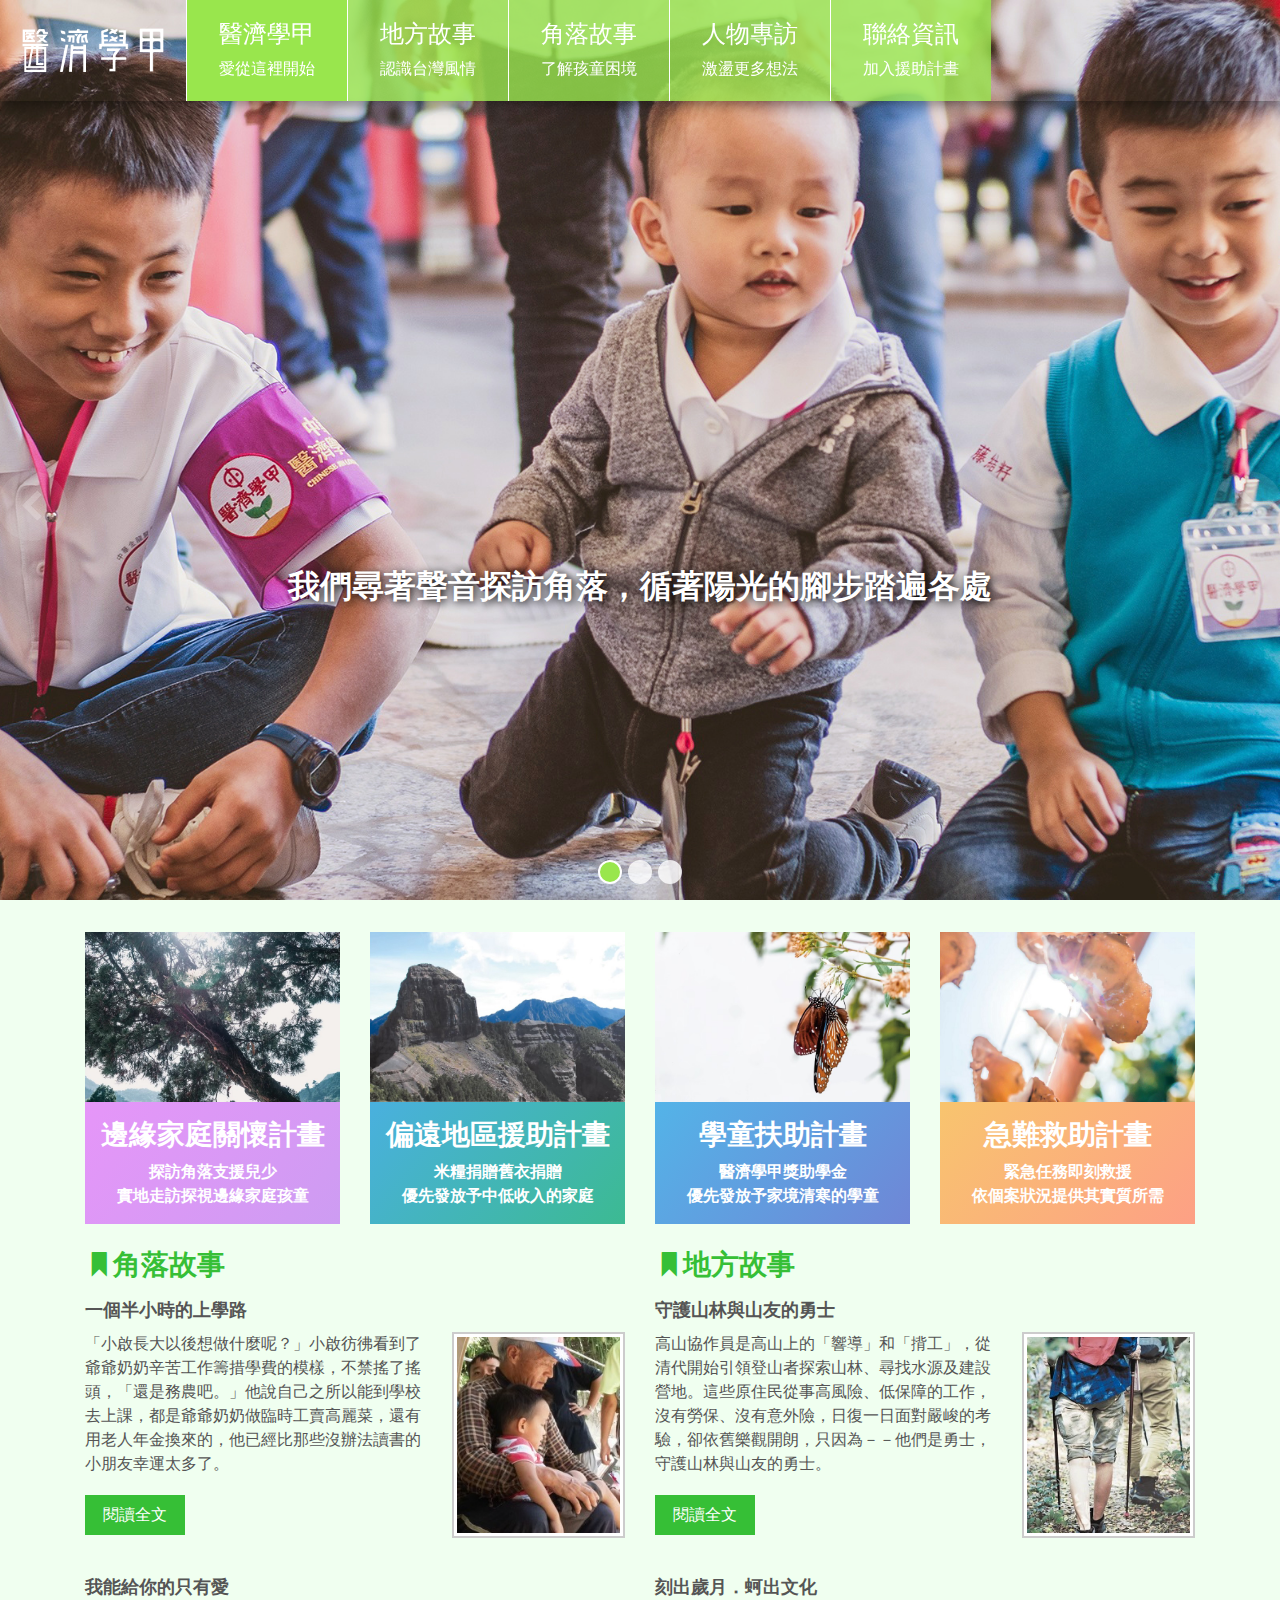
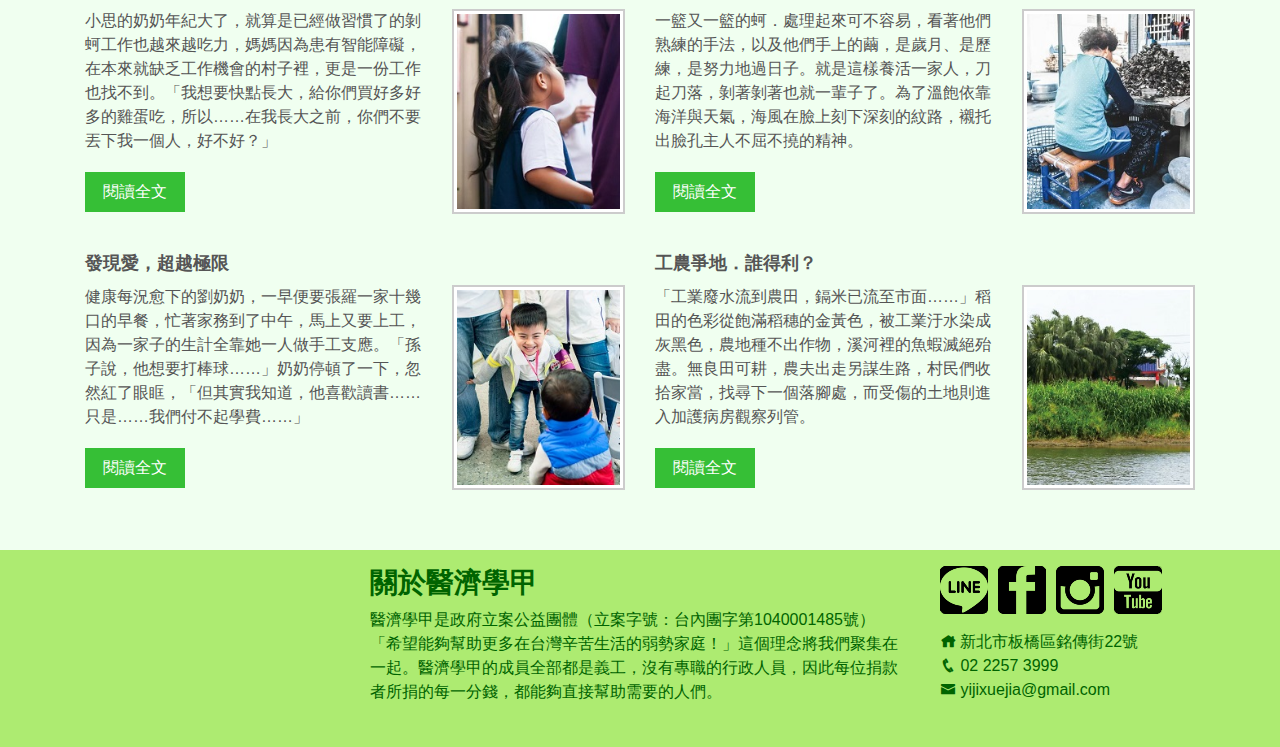
==== commit 98ba7f5c: "Add files via upload" ====
--- a/index.html
+++ b/index.html
@@ -145,10 +145,10 @@
 		<div class="container">
 			<div class="row">
 					<div class="col-md-6">
-						<h3>▊ 角落故事</h3>
+						<h3><i class="icofont-book-mark"></i>角落故事</h3>
 						<p>
 							<strong>一個半小時的上學路</strong>
-							<img src="img/story_1.jpg" width="36%" alt="" class="alignright photo"/>
+							<img src="img/story_1.jpg" width="32%" alt="" class="alignright photo"/>
 							「小啟長大以後想做什麼呢？」小啟彷彿看到了爺爺奶奶辛苦工作籌措學費的模樣，不禁搖了搖頭，「還是務農吧。」他說自己之所以能到學校去上課，都是爺爺奶奶做臨時工賣高麗菜，還有用老人年金換來的，他已經比那些沒辦法讀書的小朋友幸運太多了。
 						</p> 
 						<a href="#" class="more">閱讀全文</a>
@@ -156,7 +156,7 @@
 					
 						<p>
 							<strong>我能給你的只有愛</strong>
-							<img src="img/story_2.jpg" width="36%" alt="" class="alignright photo" />
+							<img src="img/story_2.jpg" width="32%" alt="" class="alignright photo" />
 							小思的奶奶年紀大了，就算是已經做習慣了的剝蚵工作也越來越吃力，媽媽因為患有智能障礙，在本來就缺乏工作機會的村子裡，更是一份工作也找不到。「我想要快點長大，給你們買好多好多的雞蛋吃，所以……在我長大之前，你們不要丟下我一個人，好不好？」 
 						</p> 
 						<a href="#" class="more">閱讀全文</a>
@@ -164,18 +164,18 @@
 					
 						<p>
 							<strong>發現愛，超越極限</strong>
-							<img src="img/story_3.jpg" width="36%" alt="" class="alignright photo"/>
+							<img src="img/story_3.jpg" width="32%" alt="" class="alignright photo"/>
 							健康每況愈下的劉奶奶，一早便要張羅一家十幾口的早餐，忙著家務到了中午，馬上又要上工，因為一家子的生計全靠她一人做手工支應。「孫子說，他想要打棒球……」奶奶停頓了一下，忽然紅了眼眶，「但其實我知道，他喜歡讀書……只是……我們付不起學費……」
 						</p> 
 						<a href="#" class="more">閱讀全文</a>
+						<div class="newline"></div>	
 						<div class="newline"></div>	
 					</div>
-
 					<div class="col-md-6">
-						<h3>▊ 地方故事</h3>
+						<h3><i class="icofont-book-mark"></i>地方故事</h3>
 						<p>
 							<strong>守護山林與山友的勇士</strong>
-							<img src="img/story_4.jpg" width="36%" alt="" class="alignright photo"/>
+							<img src="img/story_4.jpg" width="32%" alt="" class="alignright photo"/>
 							高山協作員是高山上的「響導」和「揹工」，從清代開始引領登山者探索山林、尋找水源及建設營地。這些原住民從事高風險、低保障的工作，沒有勞保、沒有意外險，日復一日面對嚴峻的考驗，卻依舊樂觀開朗，只因為－－他們是勇士，守護山林與山友的勇士。
 
 						</p> 
@@ -184,7 +184,7 @@
 					
 						<p>
 							<strong>刻出歲月．蚵出文化</strong>
-							<img src="img/story_5.jpg" width="36%" alt="" class="alignright photo" />
+							<img src="img/story_5.jpg" width="32%" alt="" class="alignright photo" />
 							一籃又一籃的蚵．處理起來可不容易，看著他們熟練的手法，以及他們手上的繭，是歲月、是歷練，是努力地過日子。就是這樣養活一家人，刀起刀落，剝著剝著也就一輩子了。為了溫飽依靠海洋與天氣，海風在臉上刻下深刻的紋路，襯托出臉孔主人不屈不撓的精神。
 						</p> 
 						<a href="#" class="more">閱讀全文</a>
@@ -192,7 +192,7 @@
 		
 						<p>
 							<strong>工農爭地．誰得利？</strong>
-							<img src="img/story_6.jpg" width="36%" alt="" class="alignright photo"/>
+							<img src="img/story_6.jpg" width="32%" alt="" class="alignright photo"/>
 							「工業廢水流到農田，鎘米已流至市面……」稻田的色彩從飽滿稻穗的金黃色，被工業汙水染成灰黑色，農地種不出作物，溪河裡的魚蝦滅絕殆盡。無良田可耕，農夫出走另謀生路，村民們收拾家當，找尋下一個落腳處，而受傷的土地則進入加護病房觀察列管。
 						</p> 
 						<a href="#" class="more">閱讀全文</a>
@@ -232,9 +232,9 @@
 					</ul>
 					<div class="newline"></div>
 					<p>
-						地址：220新北市板橋區銘傳街22號<br>
-						電話：(02) 2257-3999<br>
-						電子信箱：yijixuejia@gmail.com
+						<i class="icofont-home"></i> 新北市板橋區銘傳街22號<br>
+						<i class="icofont-phone"></i> 02 2257 3999<br>
+						<i class="icofont-envelope"></i> yijixuejia@gmail.com
 					</p>
 					<div class="newline"></div>
 				</div>
--- a/css/custom.css
+++ b/css/custom.css
@@ -3,7 +3,7 @@
 --------------------------------------------------------------*/
 body {
   font-family: Microsoft JhengHei, sans-serif;
-  color: #eee;
+  color: #fff;
 }
 
 h1 {
@@ -35,12 +35,7 @@
   clear: both;
 }
 
-.bg {
-  background: url('../img/bg.jpg') no-repeat center fixed;
-  background-size: cover;
-  -webkit-background-size: cover;
-  -moz-background-size: cover;
-}
+
 
 /*--------------------------------------------------------------
 # Header
@@ -75,8 +70,8 @@
 .nav-menu > ul > li {
   position: relative;
   white-space: nowrap;
-  background-color: rgba(255, 77, 64, 0.8);
-  border-left: 1px #eee solid;
+  background-color: rgba(153, 230, 77, 0.8);
+  border-left: 1px #fff solid;
 }
 
 .nav-menu li a {
@@ -91,12 +86,12 @@
 
 .nav-menu li a:hover, 
 .nav-menu li a:focus {
-  background-color: rgba(255, 77, 64, 1);
+  background-color: rgba(153, 230, 77, 1);
   transition: all 0.5s;
 }
 
 .nav-menu .active {
-  background-color: rgba(255, 77, 64, 1);
+  background-color: rgba(153, 230, 77, 1);
 }
 
 .navbar-toggler {
@@ -113,15 +108,22 @@
     max-height: 2.5rem;
   } 
   nav {
-  background-color: rgba(255, 77, 64, 0.8);
+  background-color: rgba(153, 230, 77, 0.8);
   }
   
   .nav-menu > ul > li {
   position: relative;
   white-space: nowrap;
   background-color: rgba(255, 255, 255, 0.1);
-}
+  }
   
+  .nav-menu > ul > li {
+  position: relative;
+  white-space: nowrap;
+  background-color: rgba(153, 230, 77, 0.8);
+  border-left: 0px #fff solid;
+  border-top: 1px #fff solid;
+  }
 }
 
 /*--------------------------------------------------------------
@@ -242,7 +244,7 @@
 #slider .carousel-indicators li:hover,
 #slider .carousel-indicators li.active {
   opacity: 1;
-  background: rgba(255, 77, 64, 1);
+  background: rgba(153, 230, 77, 1);
 }
 
 
@@ -274,63 +276,10 @@
 }
 
 /*--------------------------------------------------------------
-# Block Section
---------------------------------------------------------------*/
-#block{
-  background-image: linear-gradient(to bottom, #f9d423, #ffff4d, #f9d423);
-  color: #ff4d40;
-}
-
-.code span{
-  color: #228b22;
-  font-weight: 600;
-}
-
-.box {
-  padding-top: 10px;
-  cursor: default;
-}
-
-.box span{
-  display: block;
-  width: 60px;
-  height: 60px;
-  -webkit-border-radius: 30px;
-  -moz-border-radius: 30x;
-  border-radius: 30px;
-  text-align: center;
-  background: #228b22;
-  font-size: 28px;
-  color: #fff;
-  font-weight: 600;
-  margin: 10px 0;
-  padding: 10px 0;
-}
-
-.box p{
-  color: #228b22;
-}
-
-.box:hover span{
-  background: #ff4d40;
-}
-
-.box:hover p{
-  color: #ff4d40;
-}
-
-#block h2 span{
-  display: block;
-  float: right;
-  font-size: 1.5rem;
-  padding-top: 0.5rem;
-}
-
-/*--------------------------------------------------------------
 # Banners Section
 --------------------------------------------------------------*/
 #banners {
-  background-color: #eee;
+  background-color: #F0FFF0;
   color:#fff;
   text-align:center;
   font-weight: 600;
@@ -363,14 +312,13 @@
 /*--------------------------------------------------------------
 # Content Section
 --------------------------------------------------------------*/
-
 #content {
-  background-color: #eee;
+  background-color: #F0FFF0;
   color:#555;
 }
 
 #content h3 {
-  color: rgba(255, 77, 64, 1);
+  color: rgba(54, 191, 54, 1);
   padding-bottom: 0.5rem;
 }
 
@@ -392,7 +340,7 @@
   display: block;
   width: 100px;
   text-decoration: none;
-  background: rgba(255, 77, 64, 1);
+  background: rgba(54, 191, 54, 1);
   font-weight: 500;
   text-align: center;
   -webkit-transition: all .3s ease-in-out;
@@ -401,7 +349,7 @@
 }
 
 .more:hover {
-  background: rgba(255, 77, 64, 0.8);
+  background: rgba(54, 191, 54, 0.8);
   color: #fff;
   font-weight: 500;
 }
@@ -424,13 +372,13 @@
   font-size: 24px;
   width: 40px;
   height: 40px;
-  background: rgba(255, 77, 64, 1);
+  background: rgba(153, 230, 77, 1);
   color: #fff;
   transition: all 0.3s;
 }
 
 .back-to-top i:hover {
-  background: rgba(255, 77, 64, 0.8);
+  background: rgba(153, 230, 77, 0.8);
   color: #fff;
 }
 
@@ -470,20 +418,43 @@
   margin-right:10px;
 }
 
+ul.social li img{
+ -webkit-filter: brightness(0);
+}
+
+ul.social li img:hover{
+ -webkit-filter: brightness(0.4);
+}
+
+
 #content ul.social li img{
  -webkit-filter: brightness(0);
 }
 
-
 #content ul.social li img:hover{
  -webkit-filter: brightness(0.4);
 }
 
 /*--------------------------------------------------------------
+# Block Section
+--------------------------------------------------------------*/
+#block{
+  background-color: rgba(153, 230, 77, 0.8);
+  color: rgba(0, 100, 0, 1);
+}
+
+#block h2 span{
+  display: block;
+  float: right;
+  font-size: 1.5rem;
+  padding-top: 0.5rem;
+}
+
+/*--------------------------------------------------------------
 # Footer
 --------------------------------------------------------------*/
 #footer{
-  color: #fff;
-  background-color: rgba(255, 77, 64, 0.8);
-}
-
+  background-color: rgba(153, 230, 77, 0.8);
+  color: rgba(0, 100, 0, 1);
+}
+
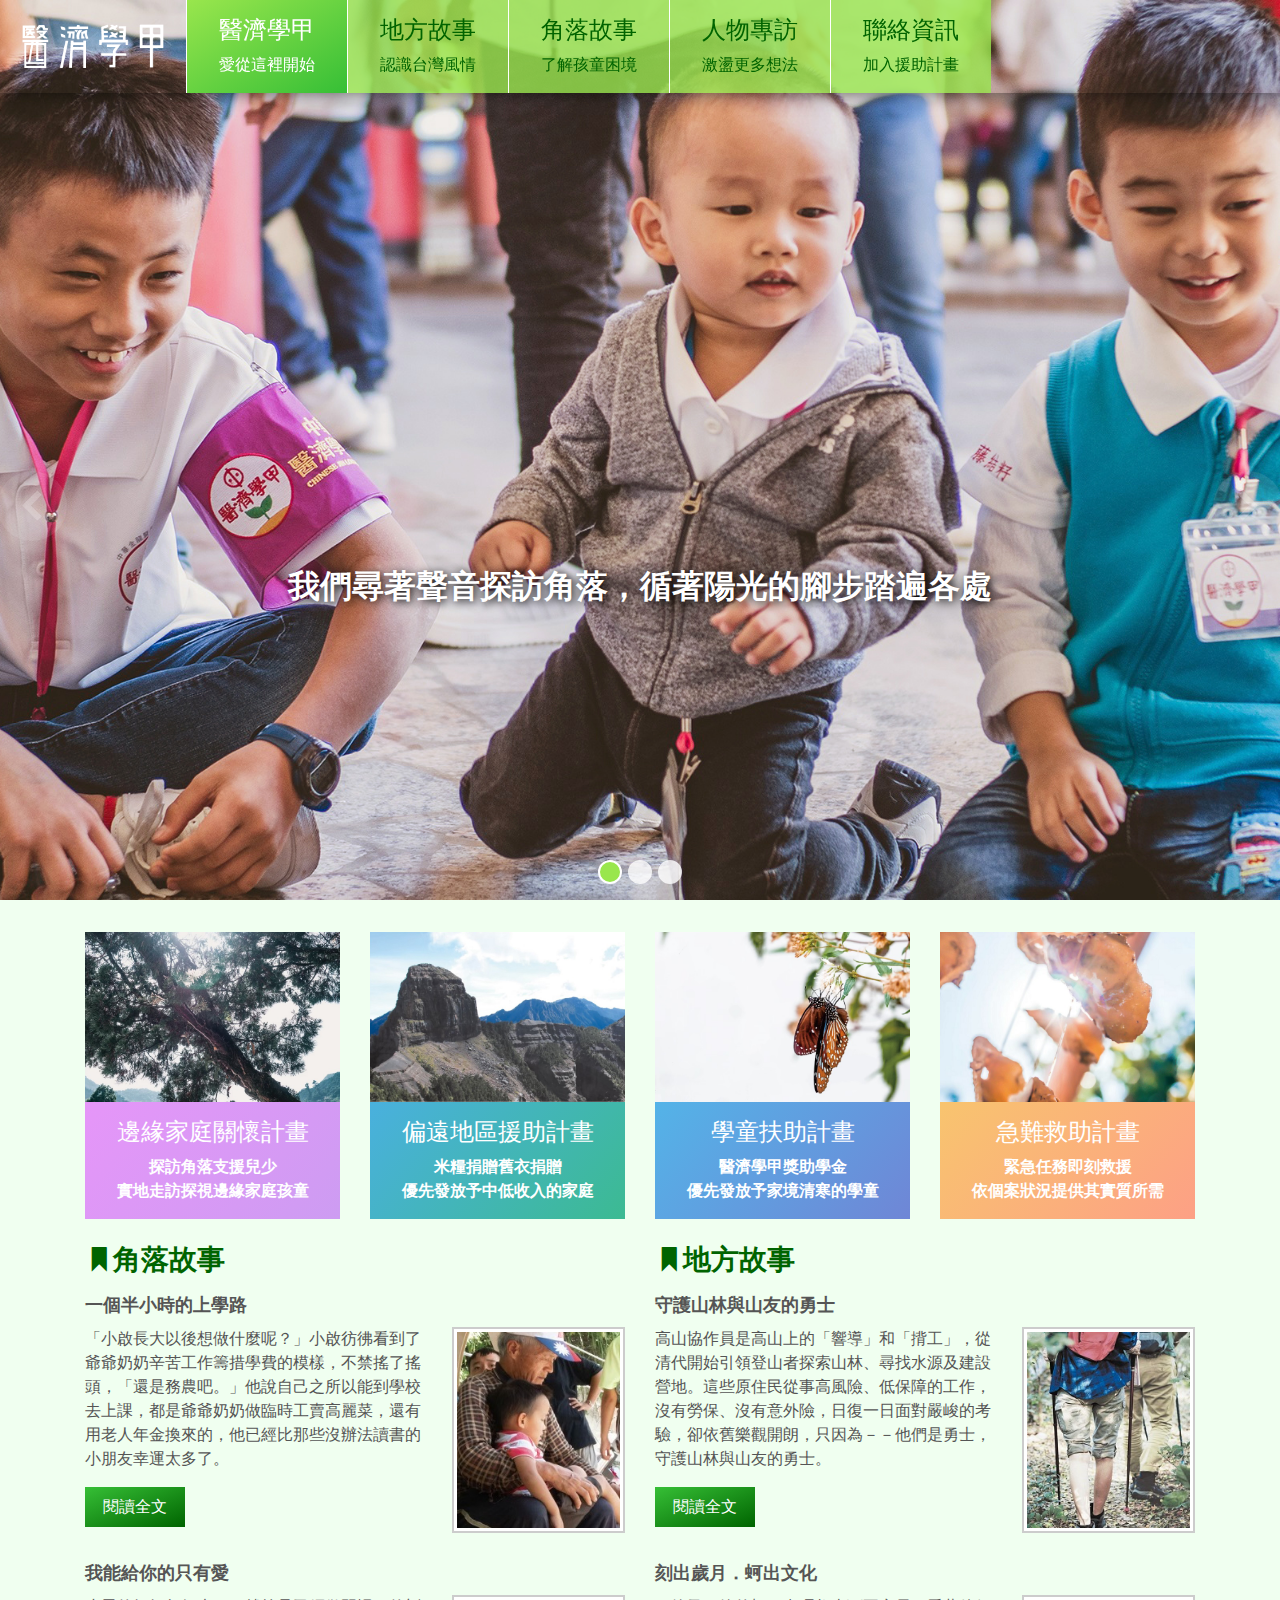
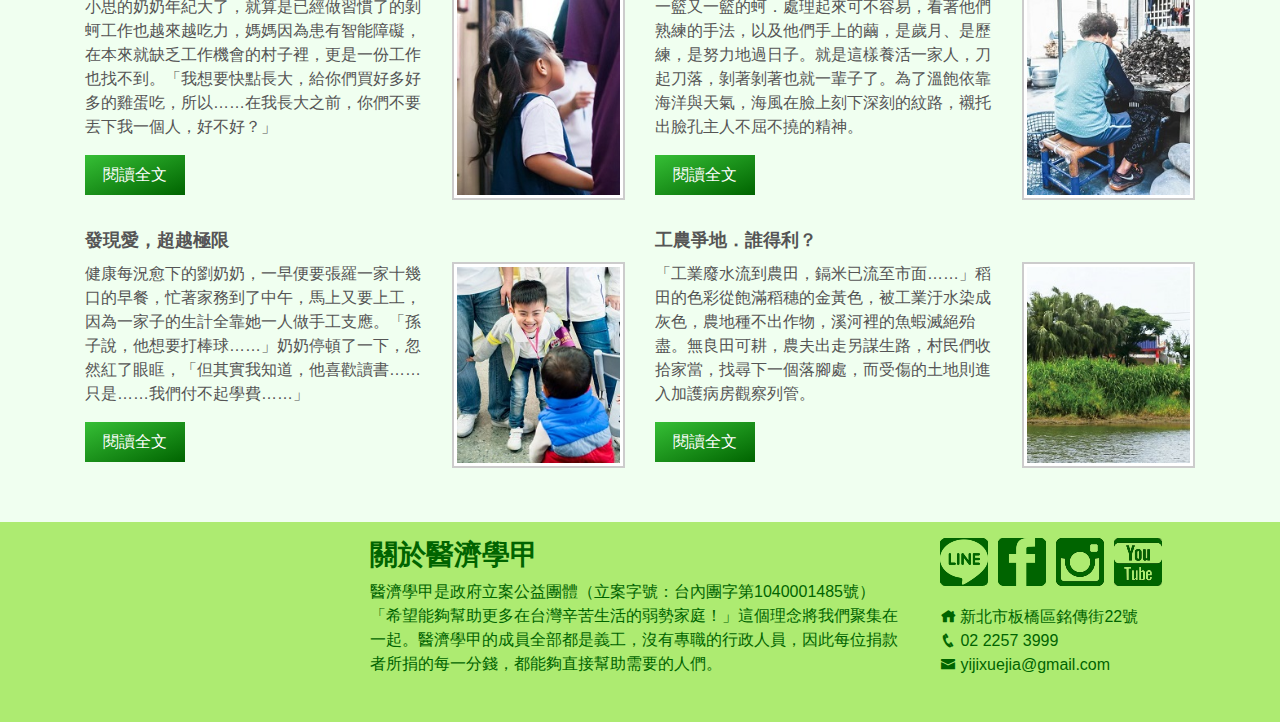
==== commit cda56d69: "Add files via upload" ====
--- a/index.html
+++ b/index.html
@@ -106,7 +106,7 @@
 		<div class="col-lg-3 col-md-6 d-flex">
             <div class="banner banner_1">
                 <img src="img/plan_1.jpg" alt="" class="img-fluid">
-				<h3>邊緣家庭關懷計畫</h3>
+				<h4>邊緣家庭關懷計畫</h4>
                 <p>探訪角落支援兒少<br>實地走訪探視邊緣家庭孩童</p>
             </div>
         </div>
@@ -114,7 +114,7 @@
 		<div class="col-lg-3 col-md-6 d-flex">
             <div class="banner banner_2">
                 <img src="img/plan_2.jpg" alt="" class="img-fluid">
-				<h3>偏遠地區援助計畫</h3>
+				<h4>偏遠地區援助計畫</h4>
                 <p>米糧捐贈舊衣捐贈<br>優先發放予中低收入的家庭</p>
             </div>
         </div>
@@ -122,7 +122,7 @@
 		<div class="col-lg-3 col-md-6 d-flex">
             <div class="banner banner_3">
                 <img src="img/plan_3.jpg" alt="" class="img-fluid">
-				<h3>學童扶助計畫</h3>
+				<h4>學童扶助計畫</h4>
                 <p>醫濟學甲獎助學金<br>優先發放予家境清寒的學童</p>
             </div>
         </div>
@@ -130,7 +130,7 @@
 		<div class="col-lg-3 col-md-6 d-flex">
             <div class="banner banner_4">
                 <img src="img/plan_4.jpg" alt="" class="img-fluid">
-				<h3>急難救助計畫</h3>
+				<h4>急難救助計畫</h4>
                 <p>緊急任務即刻救援<br>依個案狀況提供其實質所需</p>
             </div>
         </div>
@@ -193,7 +193,7 @@
 						<p>
 							<strong>工農爭地．誰得利？</strong>
 							<img src="img/story_6.jpg" width="32%" alt="" class="alignright photo"/>
-							「工業廢水流到農田，鎘米已流至市面……」稻田的色彩從飽滿稻穗的金黃色，被工業汙水染成灰黑色，農地種不出作物，溪河裡的魚蝦滅絕殆盡。無良田可耕，農夫出走另謀生路，村民們收拾家當，找尋下一個落腳處，而受傷的土地則進入加護病房觀察列管。
+							「工業廢水流到農田，鎘米已流至市面……」稻田的色彩從飽滿稻穗的金黃色，被工業汙水染成灰色，農地種不出作物，溪河裡的魚蝦滅絕殆盡。無良田可耕，農夫出走另謀生路，村民們收拾家當，找尋下一個落腳處，而受傷的土地則進入加護病房觀察列管。
 						</p> 
 						<a href="#" class="more">閱讀全文</a>
 						<div class="newline"></div>
--- a/css/custom.css
+++ b/css/custom.css
@@ -31,7 +31,7 @@
 }
 
 .newline{
-  padding-bottom: 1rem;
+  padding-bottom: 1.2rem;
   clear: both;
 }
 
@@ -78,25 +78,24 @@
   display: block;
   position: relative;
   height: 100%;
-  color: #fff;
+  color: rgba(0, 100, 0, 1);
   font-weight: 500;
-  padding: 1.25rem 2rem;
-
-}
-
-.nav-menu li a:hover, 
-.nav-menu li a:focus {
-  background-color: rgba(153, 230, 77, 1);
-  transition: all 0.5s;
-}
-
-.nav-menu .active {
-  background-color: rgba(153, 230, 77, 1);
+  padding: 1rem 2rem;
+}
+
+.nav-menu li.active a {
+  color: #fff;
+  background-image: linear-gradient(to bottom right, rgba(153, 230, 77, 1), rgba(54, 191, 54, 1));
+}
+
+.nav-menu li a:hover {
+  background-image: linear-gradient(to bottom right, rgba(153, 230, 77, 1), rgba(54, 191, 54, 1));
+  color: #fff;
+  transition: all 0.3s;
 }
 
 .navbar-toggler {
   margin: 0.25rem 0.75rem;
-  border: 0px;
 }
 
 .navbar-toggler-icon {
@@ -107,22 +106,23 @@
   .logo img {
     max-height: 2.5rem;
   } 
+  
   nav {
-  background-color: rgba(153, 230, 77, 0.8);
+    background-color: rgba(153, 230, 77, 0.8);
   }
   
   .nav-menu > ul > li {
-  position: relative;
-  white-space: nowrap;
-  background-color: rgba(255, 255, 255, 0.1);
+    position: relative;
+    white-space: nowrap;
+    background-color: rgba(255, 255, 255, 0.1);
   }
   
   .nav-menu > ul > li {
-  position: relative;
-  white-space: nowrap;
-  background-color: rgba(153, 230, 77, 0.8);
-  border-left: 0px #fff solid;
-  border-top: 1px #fff solid;
+    position: relative;
+    white-space: nowrap;
+    background-color: rgba(153, 230, 77, 0.8);
+    border-left: 0px #fff solid;
+    border-top: 1px #fff solid;
   }
 }
 
@@ -318,13 +318,8 @@
 }
 
 #content h3 {
-  color: rgba(54, 191, 54, 1);
+  color: rgba(0, 100, 0, 1);
   padding-bottom: 0.5rem;
-}
-
-#content p {
-  display: block;
-  padding-bottom: 0.2rem;
 }
 
 #content strong {
@@ -340,16 +335,14 @@
   display: block;
   width: 100px;
   text-decoration: none;
-  background: rgba(54, 191, 54, 1);
+  background-image: linear-gradient(to bottom right, rgba(54, 191, 54, 1), rgba(0, 100, 0, 1));
   font-weight: 500;
   text-align: center;
-  -webkit-transition: all .3s ease-in-out;
-  -moz-transition: all .3s ease-in-out;
-  -o-transition: all .3s ease-in-out;
+  transition: all 0.3s;
 }
 
 .more:hover {
-  background: rgba(54, 191, 54, 0.8);
+  background-image: linear-gradient(to bottom right, rgba(0, 100, 0, 1), rgba(54, 191, 54, 1));
   color: #fff;
   font-weight: 500;
 }
@@ -372,13 +365,13 @@
   font-size: 24px;
   width: 40px;
   height: 40px;
-  background: rgba(153, 230, 77, 1);
+  background: rgba(153, 230, 77, 0.8);
   color: #fff;
   transition: all 0.3s;
 }
 
 .back-to-top i:hover {
-  background: rgba(153, 230, 77, 0.8);
+  background-image: linear-gradient(to bottom right, rgba(153, 230, 77, 1), rgba(54, 191, 54, 1));
   color: #fff;
 }
 
@@ -394,14 +387,14 @@
 
 .alignleft{
   float: left;
-  margin: 0 30px 20px 0;
+  margin: 0 1.5rem 1rem 0;
 }
 .alignright{
   float: right;
-  margin: 0 0px 20px 20px;
+  margin: 0 0 0.5rem 1rem;
 }
 .aligncenter{
-  margin: 0 auto 20px;
+  margin: 0 auto 1rem;
 }
 
 /*--------------------------------------------------------------
@@ -418,21 +411,12 @@
   margin-right:10px;
 }
 
-ul.social li img{
- -webkit-filter: brightness(0);
-}
-
-ul.social li img:hover{
- -webkit-filter: brightness(0.4);
-}
-
-
 #content ul.social li img{
- -webkit-filter: brightness(0);
+ -webkit-filter: invert(0.5);
 }
 
 #content ul.social li img:hover{
- -webkit-filter: brightness(0.4);
+ -webkit-filter: invert(0);
 }
 
 /*--------------------------------------------------------------
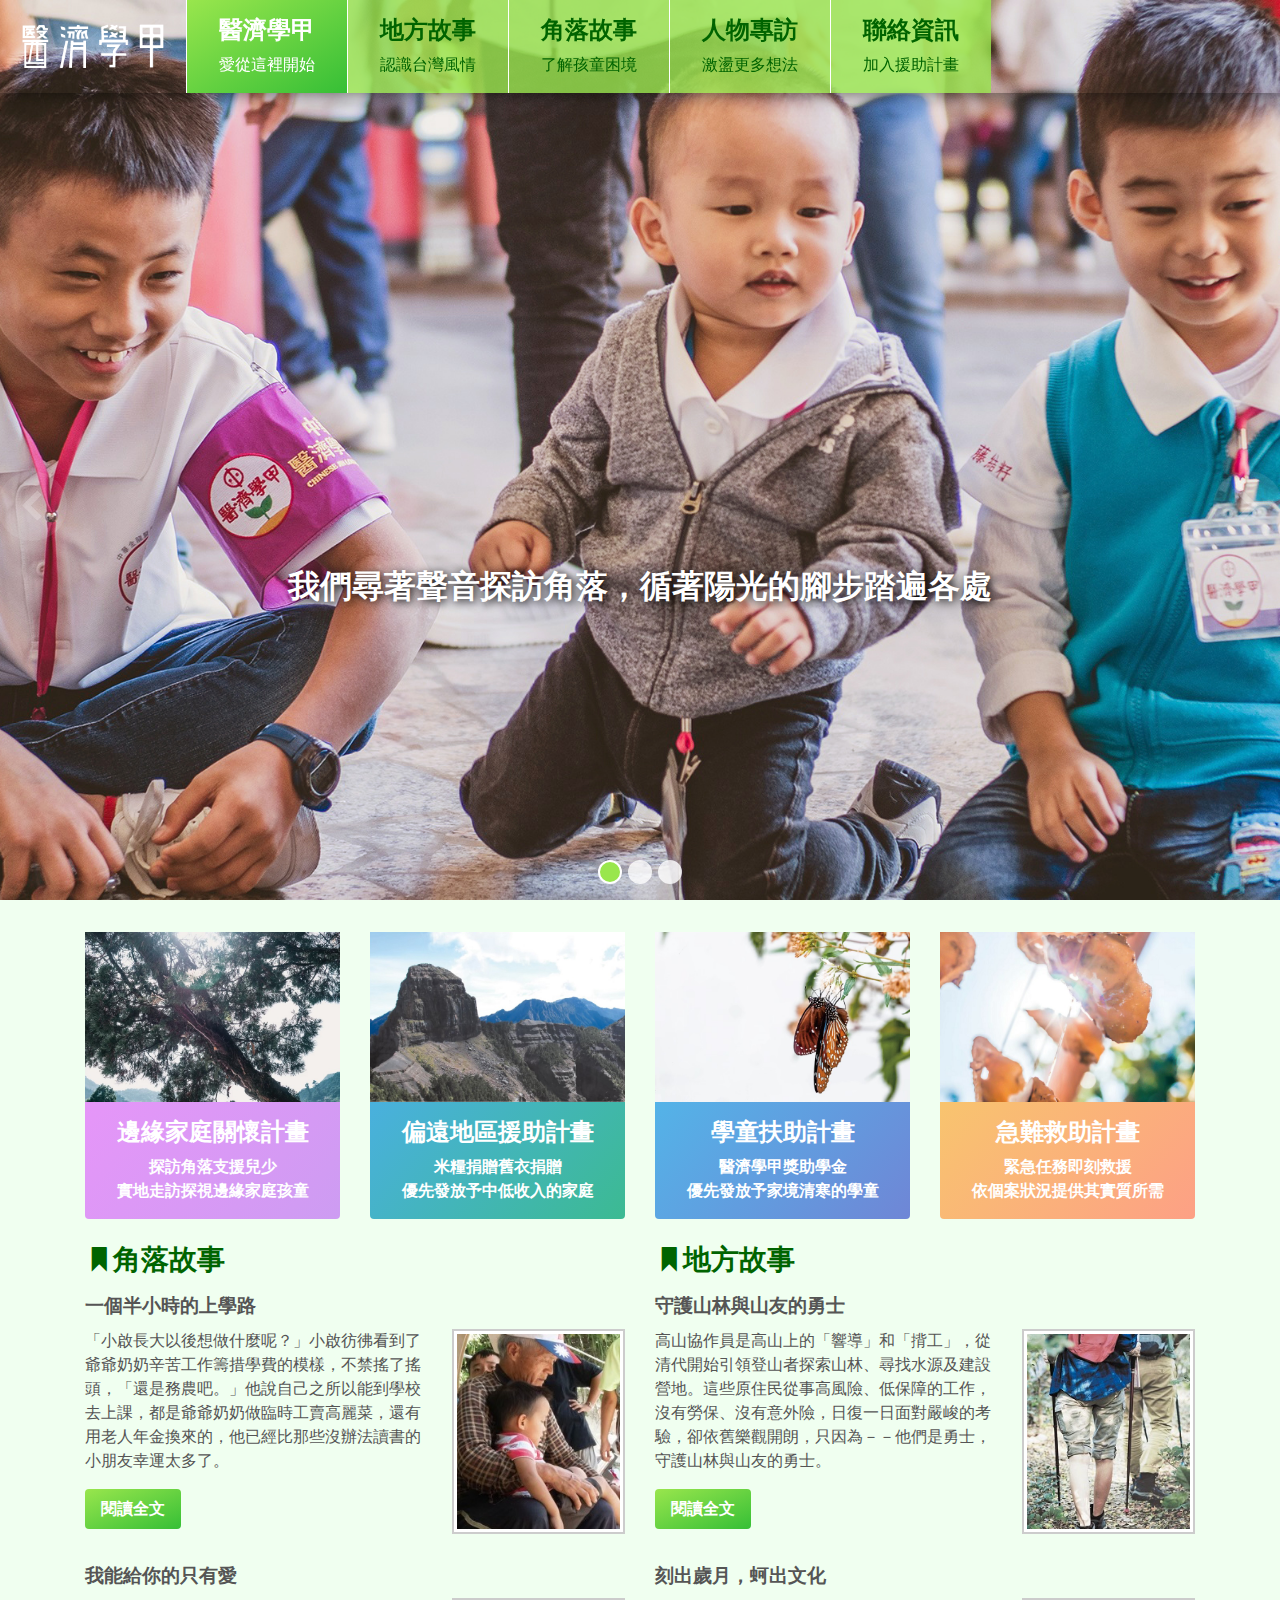
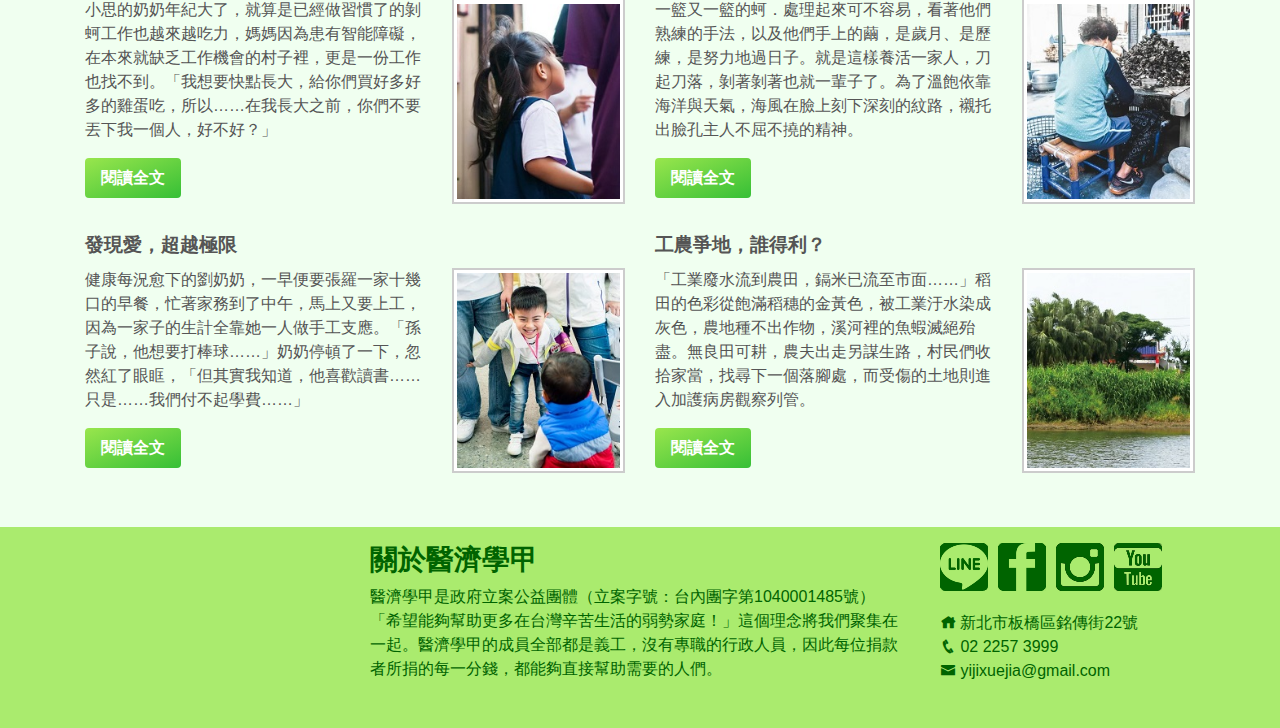
==== commit 09e80448: "Add files via upload" ====
--- a/index.html
+++ b/index.html
@@ -17,7 +17,6 @@
 
 <body>
 
-
 <header>
   <!-- Fixed navbar -->
   <nav class="navbar navbar-expand-md fixed-top d-flex">
@@ -28,16 +27,16 @@
     <div class="collapse navbar-collapse nav-menu" id="navbarCollapse">
       <ul class="navbar-nav mr-auto">
         <li class="active">
-          <a href="#"><h4>醫濟學甲</h4>愛從這裡開始</a>
+          <a href="index.html"><h4>醫濟學甲</h4>愛從這裡開始</a>
         </li>
         <li>
-          <a href="#"><h4>地方故事</h4>認識台灣風情</a>
+          <a href="1.html"><h4>地方故事</h4>認識台灣風情</a>
         </li>
         <li>
-          <a href="#"><h4>角落故事</h4>了解孩童困境</a>
+          <a href="2.html"><h4>角落故事</h4>了解孩童困境</a>
         </li>
 		<li>
-          <a href="#"><h4>人物專訪</h4>激盪更多想法</a>
+          <a href="3.html"><h4>人物專訪</h4>激盪更多想法</a>
         </li>
 		<li>
           <a href="contact.html"><h4>聯絡資訊</h4>加入援助計畫</a>
@@ -46,7 +45,6 @@
     </div>
   </nav>
 </header>
-
 
   <!-- Slider -->
   <section id="slider">
@@ -151,7 +149,7 @@
 							<img src="img/story_1.jpg" width="32%" alt="" class="alignright photo"/>
 							「小啟長大以後想做什麼呢？」小啟彷彿看到了爺爺奶奶辛苦工作籌措學費的模樣，不禁搖了搖頭，「還是務農吧。」他說自己之所以能到學校去上課，都是爺爺奶奶做臨時工賣高麗菜，還有用老人年金換來的，他已經比那些沒辦法讀書的小朋友幸運太多了。
 						</p> 
-						<a href="#" class="more">閱讀全文</a>
+						<a href="2.html" class="more">閱讀全文</a>
 						<div class="newline"></div>	
 					
 						<p>
@@ -159,7 +157,7 @@
 							<img src="img/story_2.jpg" width="32%" alt="" class="alignright photo" />
 							小思的奶奶年紀大了，就算是已經做習慣了的剝蚵工作也越來越吃力，媽媽因為患有智能障礙，在本來就缺乏工作機會的村子裡，更是一份工作也找不到。「我想要快點長大，給你們買好多好多的雞蛋吃，所以……在我長大之前，你們不要丟下我一個人，好不好？」 
 						</p> 
-						<a href="#" class="more">閱讀全文</a>
+						<a href="2.html" class="more">閱讀全文</a>
 						<div class="newline"></div>
 					
 						<p>
@@ -167,7 +165,7 @@
 							<img src="img/story_3.jpg" width="32%" alt="" class="alignright photo"/>
 							健康每況愈下的劉奶奶，一早便要張羅一家十幾口的早餐，忙著家務到了中午，馬上又要上工，因為一家子的生計全靠她一人做手工支應。「孫子說，他想要打棒球……」奶奶停頓了一下，忽然紅了眼眶，「但其實我知道，他喜歡讀書……只是……我們付不起學費……」
 						</p> 
-						<a href="#" class="more">閱讀全文</a>
+						<a href="2.html" class="more">閱讀全文</a>
 						<div class="newline"></div>	
 						<div class="newline"></div>	
 					</div>
@@ -179,23 +177,23 @@
 							高山協作員是高山上的「響導」和「揹工」，從清代開始引領登山者探索山林、尋找水源及建設營地。這些原住民從事高風險、低保障的工作，沒有勞保、沒有意外險，日復一日面對嚴峻的考驗，卻依舊樂觀開朗，只因為－－他們是勇士，守護山林與山友的勇士。
 
 						</p> 
-						<a href="#" class="more">閱讀全文</a>
+						<a href="1.html" class="more">閱讀全文</a>
 						<div class="newline"></div>
 					
 						<p>
-							<strong>刻出歲月．蚵出文化</strong>
+							<strong>刻出歲月，蚵出文化</strong>
 							<img src="img/story_5.jpg" width="32%" alt="" class="alignright photo" />
 							一籃又一籃的蚵．處理起來可不容易，看著他們熟練的手法，以及他們手上的繭，是歲月、是歷練，是努力地過日子。就是這樣養活一家人，刀起刀落，剝著剝著也就一輩子了。為了溫飽依靠海洋與天氣，海風在臉上刻下深刻的紋路，襯托出臉孔主人不屈不撓的精神。
 						</p> 
-						<a href="#" class="more">閱讀全文</a>
+						<a href="1.html" class="more">閱讀全文</a>
 						<div class="newline"></div>
 		
 						<p>
-							<strong>工農爭地．誰得利？</strong>
+							<strong>工農爭地，誰得利？</strong>
 							<img src="img/story_6.jpg" width="32%" alt="" class="alignright photo"/>
 							「工業廢水流到農田，鎘米已流至市面……」稻田的色彩從飽滿稻穗的金黃色，被工業汙水染成灰色，農地種不出作物，溪河裡的魚蝦滅絕殆盡。無良田可耕，農夫出走另謀生路，村民們收拾家當，找尋下一個落腳處，而受傷的土地則進入加護病房觀察列管。
 						</p> 
-						<a href="#" class="more">閱讀全文</a>
+						<a href="1.html" class="more">閱讀全文</a>
 						<div class="newline"></div>
 					</div>
 
--- a/css/custom.css
+++ b/css/custom.css
@@ -2,28 +2,22 @@
 # General
 --------------------------------------------------------------*/
 body {
+  background-color: #F0FFF0;
+  color: #fff;
   font-family: Microsoft JhengHei, sans-serif;
-  color: #fff;
-}
-
-h1 {
+}
+
+h1, h2, h3 {
   font-weight: 800;
 }
 
-h2 {
-  font-weight: 700;
-}
-
-h3 {
+h4 {
   font-weight: 600;
-}
-
-h4 {
-  font-weight: 500;
 }
 
 a:hover {
   text-decoration: none;
+  color: #fff;
 }
 
 section {
@@ -34,8 +28,6 @@
   padding-bottom: 1.2rem;
   clear: both;
 }
-
-
 
 /*--------------------------------------------------------------
 # Header
@@ -96,10 +88,12 @@
 
 .navbar-toggler {
   margin: 0.25rem 0.75rem;
+  border: 1px solid #fff;
+  border-radius: 0.25rem;
 }
 
 .navbar-toggler-icon {
-  background-image: url("data:image/svg+xml,%3csvg xmlns='http://www.w3.org/2000/svg' width='30' height='30' viewBox='0 0 30 30'%3e%3cpath stroke='rgba%28255, 255, 255, 1.0%29' stroke-linecap='round' stroke-miterlimit='10' stroke-width='2' d='M4 7h22M4 15h22M4 23h22'/%3e%3c/svg%3e");
+  background-image: url("data:image/svg+xml,%3csvg xmlns='http://www.w3.org/2000/svg' width='30' height='30' viewBox='0 0 30 30'%3e%3cpath stroke='rgba%28255, 255, 255, 1.0%29' stroke-linecap='round' stroke-miterlimit='10' stroke-width='3' d='M4 7h22M4 15h22M4 23h22'/%3e%3c/svg%3e");
 }
 
 @media (max-width: 768px) {
@@ -171,32 +165,6 @@
   margin-bottom: 20px;
   font-weight: 800;
   text-shadow:2px 2px 10px #000;
-}
-
-#slider .carousel-inner .carousel-item {
-  transition-property: opacity;
-  background-position: center top;
-}
-
-#slider .carousel-inner .carousel-item,
-#slider .carousel-inner .active.carousel-item-left,
-#slider .carousel-inner .active.carousel-item-right {
-  opacity: 0;
-}
-
-#slider .carousel-inner .active,
-#slider .carousel-inner .carousel-item-next.carousel-item-left,
-#slider .carousel-inner .carousel-item-prev.carousel-item-right {
-  opacity: 1;
-  transition: 0.5s;
-}
-
-#slider .carousel-inner .carousel-item-next,
-#slider .carousel-inner .carousel-item-prev,
-#slider .carousel-inner .active.carousel-item-left,
-#slider .carousel-inner .active.carousel-item-right {
-  left: 0;
-  transform: translate3d(0, 0, 0);
 }
 
 #slider .carousel-control-prev, #slider .carousel-control-next {
@@ -291,6 +259,7 @@
 
 .banner {
   margin-top: 1rem;
+  border-radius: 0.25rem;
 }
 
 .banner_1 {
@@ -325,26 +294,26 @@
 #content strong {
   display: block;
   padding-bottom: 0.5rem;
-  font-size: 18px;
-}
-
-.more{
+  font-size: 1.2rem;
+}
+
+.more {
   color: #fff;
   text-transform: uppercase;
-  line-height: 40px;
+  line-height: 2.5rem;
   display: block;
-  width: 100px;
+  width: 6rem;
   text-decoration: none;
+  border-radius: 0.25rem;
+  background-image: linear-gradient(to bottom right, rgba(153, 230, 77, 1), rgba(54, 191, 54, 1));
+  text-align: center;
+  font-weight: 600;
+}
+
+.more:hover {
   background-image: linear-gradient(to bottom right, rgba(54, 191, 54, 1), rgba(0, 100, 0, 1));
-  font-weight: 500;
-  text-align: center;
-  transition: all 0.3s;
-}
-
-.more:hover {
-  background-image: linear-gradient(to bottom right, rgba(0, 100, 0, 1), rgba(54, 191, 54, 1));
-  color: #fff;
-  font-weight: 500;
+  color: #fff;
+  font-weight: 600;
 }
 
 /*--------------------------------------------------------------
@@ -353,8 +322,8 @@
 .back-to-top {
   position: fixed;
   display: none;
-  right: 15px;
-  bottom: 15px;
+  right: 1rem;
+  bottom: 1rem;
   z-index: 99999;
 }
 
@@ -362,12 +331,12 @@
   display: flex;
   align-items: center;
   justify-content: center;
-  font-size: 24px;
-  width: 40px;
-  height: 40px;
+  font-size: 1.8rem;
+  width: 2.5rem;
+  height: 2.5rem;
+  border-radius: 0.25rem;
   background: rgba(153, 230, 77, 0.8);
   color: #fff;
-  transition: all 0.3s;
 }
 
 .back-to-top i:hover {
@@ -381,8 +350,8 @@
 .photo {
   border: 2px #ccc solid;
   background: #fff;
-  padding: 3px;
-  margin-top: 5px;
+  padding: 0.2rem;
+  margin-top: 0.5rem;
 }
 
 .alignleft{
@@ -420,21 +389,6 @@
 }
 
 /*--------------------------------------------------------------
-# Block Section
---------------------------------------------------------------*/
-#block{
-  background-color: rgba(153, 230, 77, 0.8);
-  color: rgba(0, 100, 0, 1);
-}
-
-#block h2 span{
-  display: block;
-  float: right;
-  font-size: 1.5rem;
-  padding-top: 0.5rem;
-}
-
-/*--------------------------------------------------------------
 # Footer
 --------------------------------------------------------------*/
 #footer{
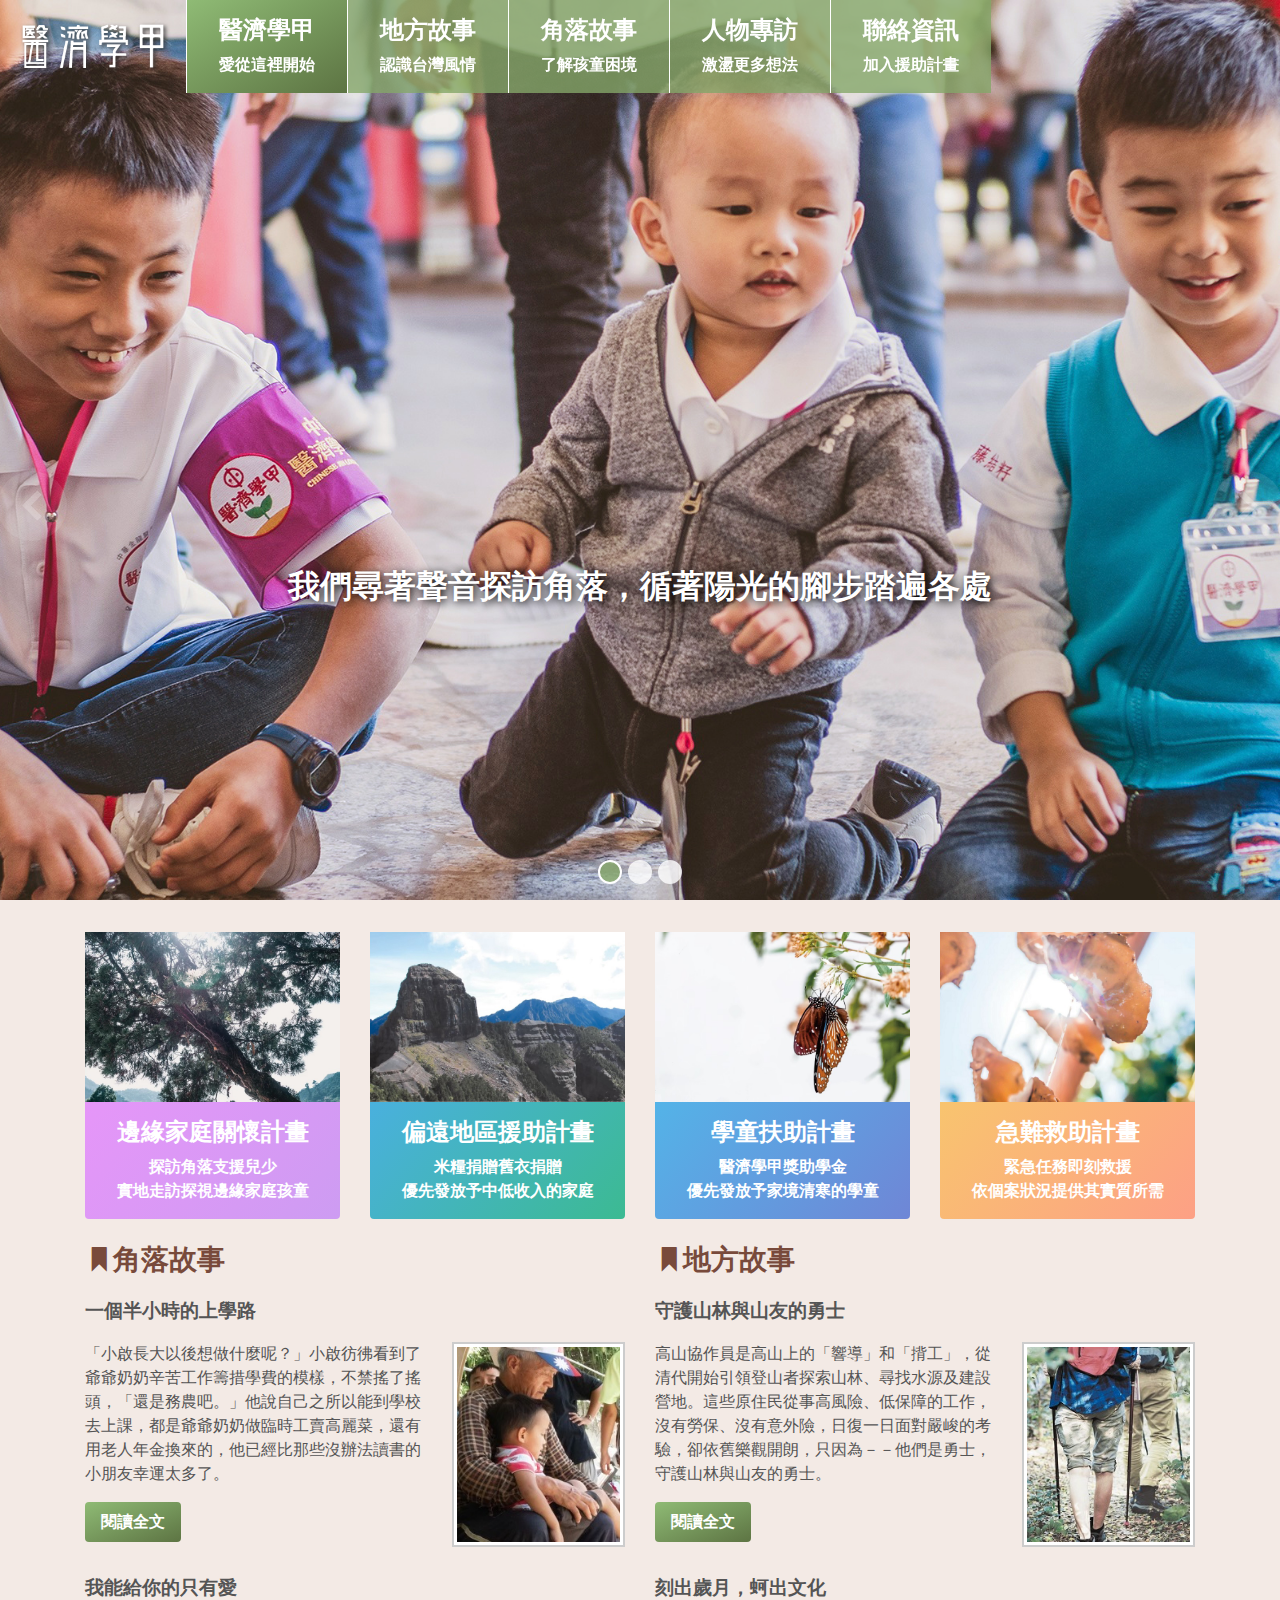
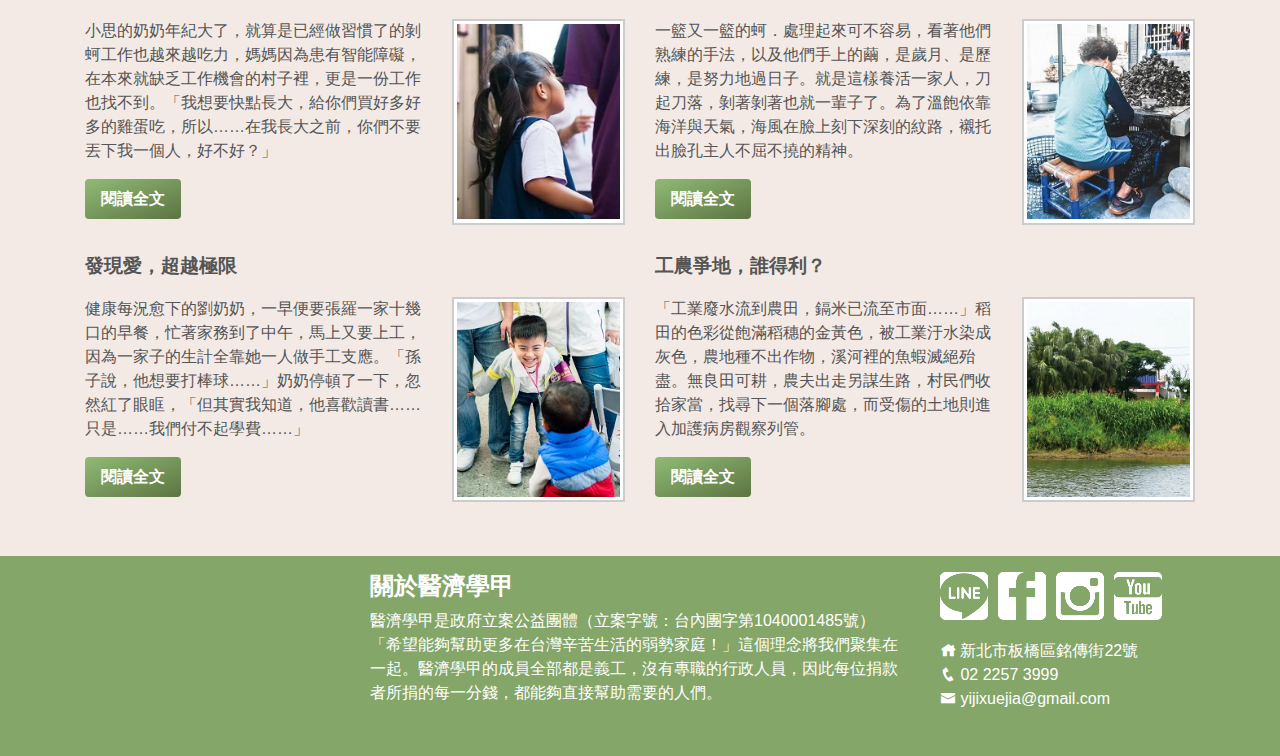
==== commit 89777d3c: "Add files via upload" ====
--- a/index.html
+++ b/index.html
@@ -212,7 +212,7 @@
 				</div>
 			
 				<div class="col-md-6">
-					<h3>關於醫濟學甲</h3>
+					<h4>關於醫濟學甲</h4>
 					<p>
 						醫濟學甲是政府立案公益團體（立案字號：台內團字第1040001485號）<br>
 						「希望能夠幫助更多在台灣辛苦生活的弱勢家庭！」這個理念將我們聚集在一起。醫濟學甲的成員全部都是義工，沒有專職的行政人員，因此每位捐款者所捐的每一分錢，都能夠直接幫助需要的人們。
--- a/css/custom.css
+++ b/css/custom.css
@@ -2,7 +2,7 @@
 # General
 --------------------------------------------------------------*/
 body {
-  background-color: #F0FFF0;
+  background-color: #f3eae5;
   color: #fff;
   font-family: Microsoft JhengHei, sans-serif;
 }
@@ -38,11 +38,12 @@
 
 .logo img {
   max-height: 3rem;
+  -webkit-filter: drop-shadow(2px 2px 2px #333);
 }
 
 .navbar {
   padding: 0;
-  box-shadow: 0px 2px 15px rgba(0, 0, 0, 0.5);
+
 }
 
 .nav-menu {
@@ -62,7 +63,7 @@
 .nav-menu > ul > li {
   position: relative;
   white-space: nowrap;
-  background-color: rgba(153, 230, 77, 0.8);
+  background-color: rgba(132, 166, 105, 0.8);
   border-left: 1px #fff solid;
 }
 
@@ -70,26 +71,20 @@
   display: block;
   position: relative;
   height: 100%;
-  color: rgba(0, 100, 0, 1);
-  font-weight: 500;
+  color: #fff;
+  font-weight: 600;
   padding: 1rem 2rem;
 }
 
+.nav-menu li a:hover,
 .nav-menu li.active a {
-  color: #fff;
-  background-image: linear-gradient(to bottom right, rgba(153, 230, 77, 1), rgba(54, 191, 54, 1));
-}
-
-.nav-menu li a:hover {
-  background-image: linear-gradient(to bottom right, rgba(153, 230, 77, 1), rgba(54, 191, 54, 1));
-  color: #fff;
-  transition: all 0.3s;
+  background-image: linear-gradient(to bottom right, rgba(143, 187, 117, 1), rgba(93, 116, 67, 1));
+  color: #fff;
 }
 
 .navbar-toggler {
   margin: 0.25rem 0.75rem;
-  border: 1px solid #fff;
-  border-radius: 0.25rem;
+  border: 0;
 }
 
 .navbar-toggler-icon {
@@ -102,19 +97,17 @@
   } 
   
   nav {
-    background-color: rgba(153, 230, 77, 0.8);
+    background-color: rgba(132, 166, 105, 0.8);
   }
   
   .nav-menu > ul > li {
     position: relative;
     white-space: nowrap;
-    background-color: rgba(255, 255, 255, 0.1);
   }
   
   .nav-menu > ul > li {
     position: relative;
     white-space: nowrap;
-    background-color: rgba(153, 230, 77, 0.8);
     border-left: 0px #fff solid;
     border-top: 1px #fff solid;
   }
@@ -212,9 +205,8 @@
 #slider .carousel-indicators li:hover,
 #slider .carousel-indicators li.active {
   opacity: 1;
-  background: rgba(153, 230, 77, 1);
-}
-
+  background: rgba(132, 166, 105, 0.8);
+}
 
 @media (max-width: 992px) {
   #slider {
@@ -247,7 +239,6 @@
 # Banners Section
 --------------------------------------------------------------*/
 #banners {
-  background-color: #F0FFF0;
   color:#fff;
   text-align:center;
   font-weight: 600;
@@ -282,19 +273,27 @@
 # Content Section
 --------------------------------------------------------------*/
 #content {
-  background-color: #F0FFF0;
   color:#555;
 }
 
 #content h3 {
-  color: rgba(0, 100, 0, 1);
-  padding-bottom: 0.5rem;
+  color: #784a3b;
+  padding-bottom: 0.8rem;
 }
 
 #content strong {
   display: block;
-  padding-bottom: 0.5rem;
+  padding-bottom: 1rem;
   font-size: 1.2rem;
+}
+
+#content p {
+  font-size: 1rem;
+}
+
+#content span {
+  color: #784a3b;
+  font-weight: 600;
 }
 
 .more {
@@ -305,13 +304,13 @@
   width: 6rem;
   text-decoration: none;
   border-radius: 0.25rem;
-  background-image: linear-gradient(to bottom right, rgba(153, 230, 77, 1), rgba(54, 191, 54, 1));
+  background-image: linear-gradient(to bottom right, rgba(143, 187, 117, 1), rgba(93, 116, 67, 1));
   text-align: center;
   font-weight: 600;
 }
 
 .more:hover {
-  background-image: linear-gradient(to bottom right, rgba(54, 191, 54, 1), rgba(0, 100, 0, 1));
+  background-image: linear-gradient(to bottom right, rgba(188, 147, 57, 1), rgba(120, 74, 59, 1));
   color: #fff;
   font-weight: 600;
 }
@@ -335,12 +334,12 @@
   width: 2.5rem;
   height: 2.5rem;
   border-radius: 0.25rem;
-  background: rgba(153, 230, 77, 0.8);
+  background-image: linear-gradient(to bottom right, rgba(143, 187, 117, 1), rgba(93, 116, 67, 1));
   color: #fff;
 }
 
 .back-to-top i:hover {
-  background-image: linear-gradient(to bottom right, rgba(153, 230, 77, 1), rgba(54, 191, 54, 1));
+  background-image: linear-gradient(to bottom right, rgba(188, 147, 57, 1), rgba(120, 74, 59, 1));
   color: #fff;
 }
 
@@ -381,18 +380,18 @@
 }
 
 #content ul.social li img{
- -webkit-filter: invert(0.5);
+ -webkit-filter: opacity(0.8);
 }
 
 #content ul.social li img:hover{
- -webkit-filter: invert(0);
+ -webkit-filter: opacity(1);
 }
 
 /*--------------------------------------------------------------
 # Footer
 --------------------------------------------------------------*/
 #footer{
-  background-color: rgba(153, 230, 77, 0.8);
-  color: rgba(0, 100, 0, 1);
-}
-
+  background-color: #84A669;
+  color: #fff;
+}
+
